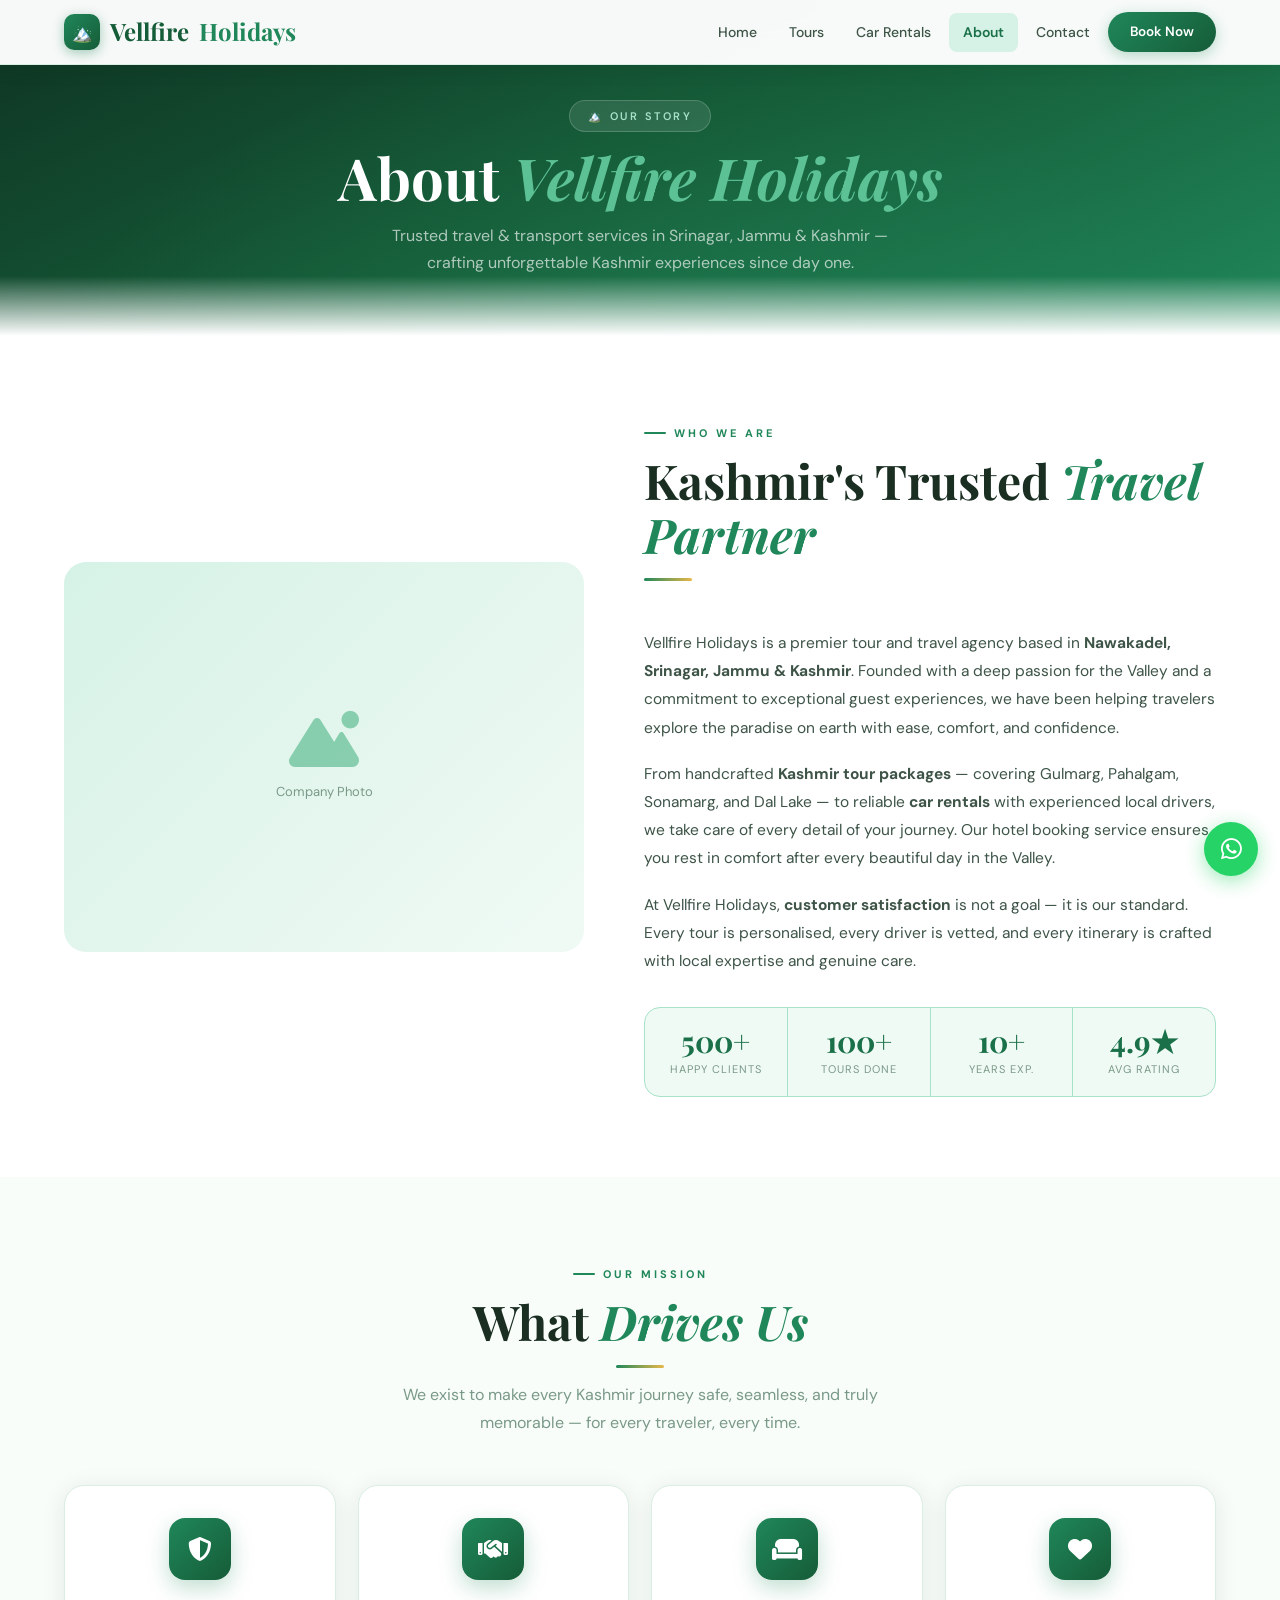
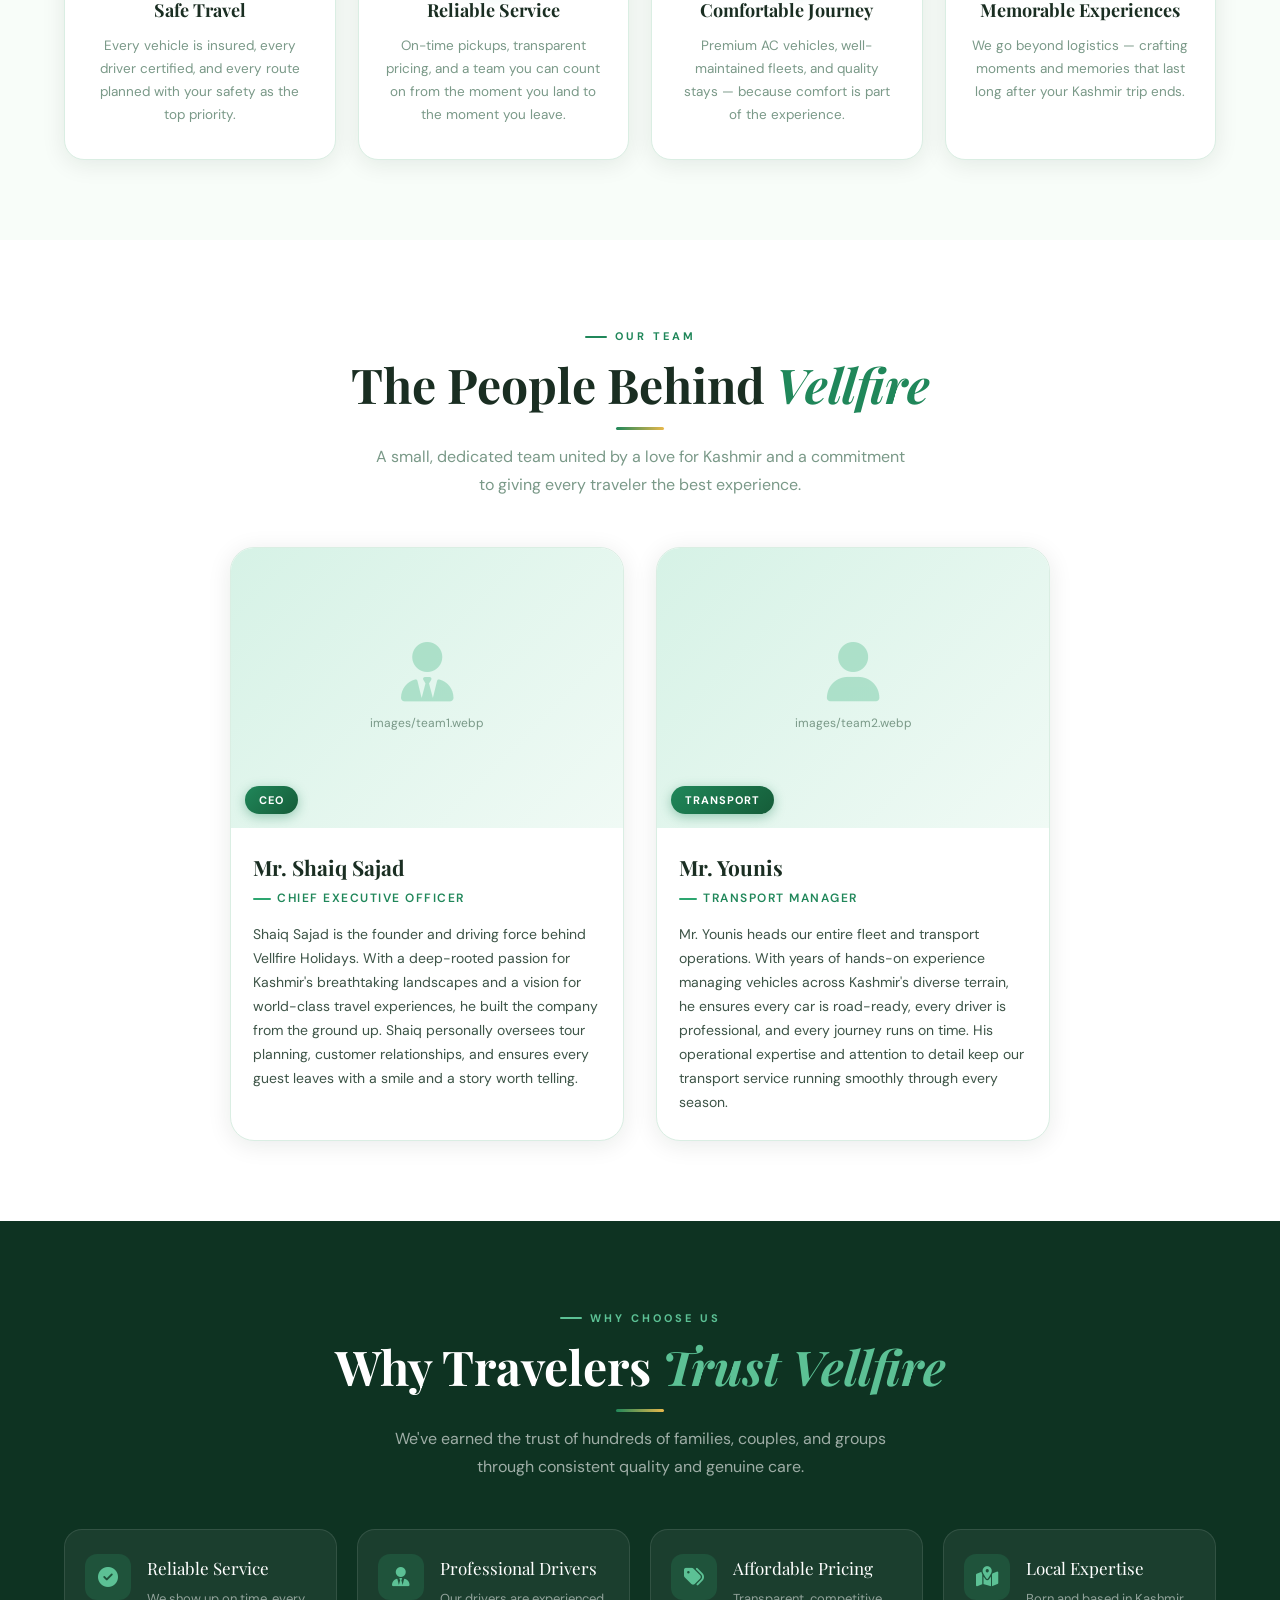
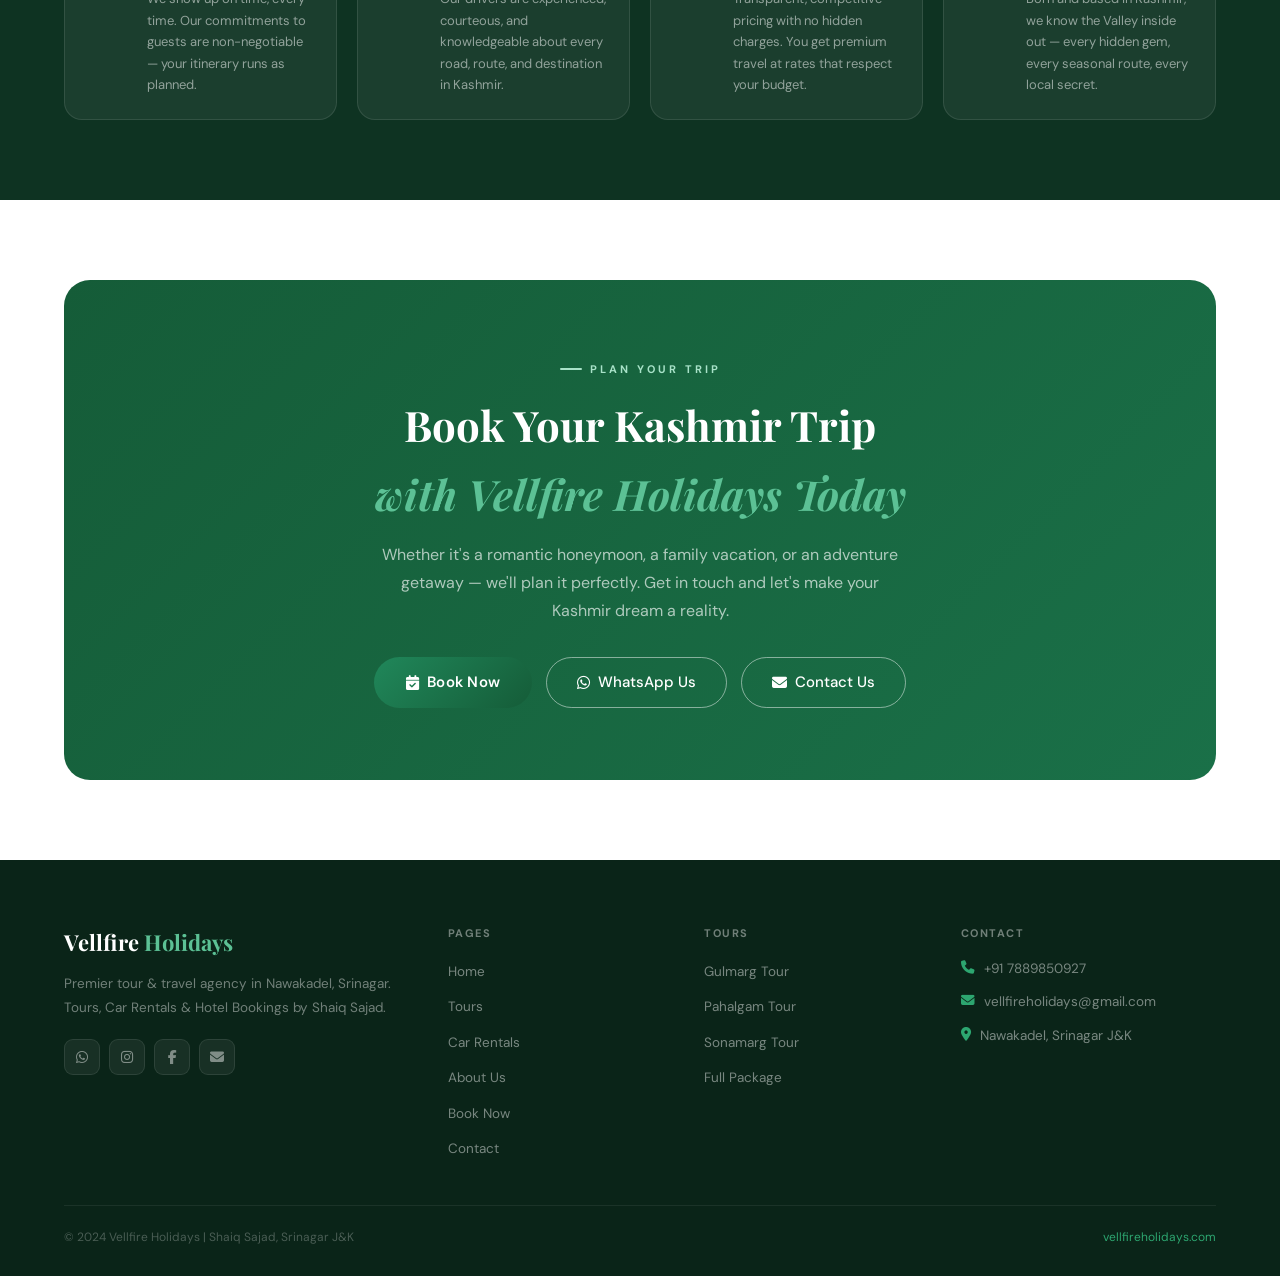
==== about.html @ 2265d9a2 "Add files via upload" ====
<!DOCTYPE html>
<html lang="en">
<head>
<meta charset="UTF-8"><meta name="viewport" content="width=device-width,initial-scale=1.0">
<meta name="description" content="About Vellfire Holidays – Trusted Kashmir tour & travel agency in Nawakadel, Srinagar J&K. Led by CEO Shaiq Sajad, offering premium tours, car rentals, and hotel bookings across Kashmir.">
<meta name="keywords" content="About Vellfire Holidays, Srinagar travel agency, Kashmir tours company, Shaiq Sajad CEO, car rental Srinagar, Kashmir holiday experts">
<meta name="author" content="Shaiq Sajad – Vellfire Holidays">
<meta property="og:title" content="About Vellfire Holidays – Kashmir Travel Experts, Srinagar">
<meta property="og:description" content="Learn about Vellfire Holidays – trusted tour & travel services in Srinagar, J&K by CEO Shaiq Sajad.">
<meta property="og:url" content="https://vellfireholidays.com/about.html">
<meta name="robots" content="index,follow">
<title>About Vellfire Holidays – Kashmir Travel Agency | Nawakadel, Srinagar J&K</title>
<link rel="canonical" href="https://vellfireholidays.com/about.html">
<link rel="stylesheet" href="shared.css">
<link rel="stylesheet" href="https://cdnjs.cloudflare.com/ajax/libs/font-awesome/6.5.0/css/all.min.css">
<style>
/* ── About Company Grid ── */
.about-company-grid {
  display: grid;
  grid-template-columns: 1fr 1.1fr;
  gap: 60px;
  align-items: center;
}
.about-company-img {
  position: relative;
  border-radius: 22px;
  overflow: hidden;
  aspect-ratio: 4/3;
  background: var(--g100);
}
.about-company-img img {
  width: 100%; height: 100%;
  object-fit: cover;
}
.about-company-img-placeholder {
  width: 100%; height: 100%;
  background: linear-gradient(135deg, var(--g100), var(--g50));
  display: flex; flex-direction: column;
  align-items: center; justify-content: center;
  gap: 14px; color: var(--g400);
}
.about-company-img-placeholder i { font-size: 56px; opacity: .5; }
.about-company-img-placeholder span { font-size: 13px; color: var(--muted); }
.about-stat-strip {
  display: flex; gap: 0;
  margin-top: 32px;
  background: var(--g50);
  border: 1px solid var(--g200);
  border-radius: 16px;
  overflow: hidden;
}
.about-stat {
  flex: 1; text-align: center;
  padding: 18px 12px;
  border-right: 1px solid var(--g200);
}
.about-stat:last-child { border-right: none; }
.about-stat-n {
  font-family: 'Playfair Display', serif;
  font-size: clamp(22px,3vw,30px);
  font-weight: 700; color: var(--g600); line-height: 1;
}
.about-stat-l {
  font-size: 11px; color: var(--muted);
  letter-spacing: 1px; text-transform: uppercase; margin-top: 4px;
}
.about-company-body p {
  font-size: 15.5px; color: var(--text2);
  line-height: 1.82; margin-bottom: 18px;
}

/* ── Mission Section ── */
.mission-grid {
  display: grid;
  grid-template-columns: repeat(auto-fill, minmax(240px,1fr));
  gap: 22px;
}
.mission-card {
  background: var(--white);
  border: 1px solid var(--line);
  border-radius: 20px;
  padding: 32px 26px;
  transition: var(--tr);
  box-shadow: var(--sh);
  text-align: center;
}
.mission-card:hover {
  transform: translateY(-5px);
  box-shadow: var(--sh2);
  border-color: var(--g200);
}
.mission-icon {
  width: 62px; height: 62px; border-radius: 16px;
  background: linear-gradient(135deg, var(--g500), var(--g700));
  display: flex; align-items: center; justify-content: center;
  margin: 0 auto 16px;
  font-size: 24px; color: var(--white);
  box-shadow: 0 8px 22px rgba(32,135,90,.28);
}
.mission-title {
  font-family: 'Playfair Display', serif;
  font-size: 18px; font-weight: 700;
  color: var(--text); margin-bottom: 9px;
}
.mission-desc { font-size: 13.5px; color: var(--muted); line-height: 1.7; }

/* ── Team Section ── */
.team-grid {
  display: grid;
  grid-template-columns: 1fr 1fr;
  gap: 32px;
  max-width: 820px;
  margin: 0 auto;
}
.team-card {
  background: var(--white);
  border: 1px solid var(--line);
  border-radius: 24px;
  overflow: hidden;
  box-shadow: var(--sh);
  transition: var(--tr);
}
.team-card:hover {
  transform: translateY(-6px);
  box-shadow: var(--sh2);
  border-color: var(--g200);
}
.team-img {
  width: 100%; height: 280px;
  background: linear-gradient(135deg, var(--g100), var(--g50));
  position: relative; overflow: hidden;
}
.team-img img {
  width: 100%; height: 100%;
  object-fit: cover; object-position: top center;
  transition: transform .6s ease;
}
.team-card:hover .team-img img { transform: scale(1.04); }
.team-img-placeholder {
  width: 100%; height: 100%;
  display: flex; flex-direction: column;
  align-items: center; justify-content: center;
  gap: 12px; color: var(--g300);
}
.team-img-placeholder i { font-size: 60px; opacity: .4; }
.team-img-placeholder span { font-size: 12px; color: var(--muted); }
.team-role-badge {
  position: absolute; bottom: 14px; left: 14px;
  background: linear-gradient(135deg, var(--g500), var(--g700));
  color: var(--white); font-size: 11px; font-weight: 700;
  letter-spacing: 1px; text-transform: uppercase;
  padding: 5px 14px; border-radius: 50px;
  box-shadow: 0 3px 12px rgba(32,135,90,.4);
}
.team-body { padding: 22px 22px 26px; }
.team-name {
  font-family: 'Playfair Display', serif;
  font-size: 21px; font-weight: 700; color: var(--text);
  margin-bottom: 4px;
}
.team-position {
  font-size: 12px; font-weight: 600; letter-spacing: 1.5px;
  text-transform: uppercase; color: var(--g500);
  margin-bottom: 13px; display: flex; align-items: center; gap: 6px;
}
.team-position::before {
  content: ''; width: 18px; height: 2px;
  background: var(--g400); border-radius: 2px;
}
.team-desc { font-size: 14px; color: var(--text2); line-height: 1.72; }

/* ── Why Choose Grid ── */
.why-choose-grid {
  display: grid;
  grid-template-columns: repeat(auto-fill, minmax(220px,1fr));
  gap: 20px;
}
.why-choose-card {
  display: flex;
  align-items: flex-start;
  gap: 16px;
  background: rgba(255,255,255,.055);
  border: 1px solid rgba(255,255,255,.1);
  border-radius: 18px;
  padding: 24px 20px;
  transition: var(--tr);
}
.why-choose-card:hover {
  background: rgba(255,255,255,.09);
  border-color: rgba(255,255,255,.18);
  transform: translateY(-4px);
}
.why-choose-icon {
  width: 46px; height: 46px; border-radius: 12px;
  background: rgba(45,166,112,.2);
  display: flex; align-items: center; justify-content: center;
  font-size: 20px; color: var(--g300); flex-shrink: 0;
}
.why-choose-title {
  font-family: 'Playfair Display', serif;
  font-size: 17px; color: var(--white);
  margin-bottom: 6px;
}
.why-choose-desc { font-size: 13px; color: rgba(255,255,255,.52); line-height: 1.65; }

/* ── CTA Section ── */
.about-cta {
  background: linear-gradient(135deg, var(--g700), var(--g600));
  border-radius: 26px;
  padding: clamp(44px,6vw,72px) clamp(28px,6vw,72px);
  text-align: center;
}
.about-cta h2 {
  font-family: 'Playfair Display', serif;
  font-size: clamp(26px,4vw,42px); font-weight: 700;
  color: var(--white); margin-bottom: 12px;
}
.about-cta p {
  color: rgba(255,255,255,.65);
  font-size: clamp(14px,1.8vw,16px);
  max-width: 520px; margin: 0 auto 32px; line-height: 1.75;
}
.about-cta-btns { display: flex; gap: 14px; justify-content: center; flex-wrap: wrap; }

/* ── Responsive ── */
@media(max-width:900px) {
  .about-company-grid { grid-template-columns: 1fr; gap: 36px; }
  .about-company-img  { aspect-ratio: 16/9; max-width: 560px; margin: 0 auto; }
  .team-grid          { grid-template-columns: 1fr 1fr; gap: 20px; max-width: 100%; }
}
@media(max-width:640px) {
  .team-grid          { grid-template-columns: 1fr; max-width: 420px; }
  .about-stat-strip   { flex-direction: column; }
  .about-stat         { border-right: none; border-bottom: 1px solid var(--g200); padding: 14px; }
  .about-stat:last-child { border-bottom: none; }
  .why-choose-grid    { grid-template-columns: 1fr; gap: 14px; }
  .mission-grid       { grid-template-columns: 1fr 1fr; }
  .team-img           { height: 230px; }
}
@media(max-width:400px) {
  .mission-grid       { grid-template-columns: 1fr; }
  .team-img           { height: 200px; }
}
</style>
</head>
<body>

<!-- LOADER -->
<div id="loader">
  <div class="ld-brand">Vellfire <span>Holidays</span></div>
  <div class="ld-bar"><div class="ld-fill"></div></div>
</div>

<!-- NAVBAR -->
<nav id="nav" class="scrolled">
  <a href="index.html" class="nav-logo">
    <div class="nav-logo-icon">🏔️</div>Vellfire <span>Holidays</span>
  </a>
  <ul class="nav-links">
    <li><a href="index.html">Home</a></li>
    <li><a href="tours.html">Tours</a></li>
    <li><a href="cars.html">Car Rentals</a></li>
    <li><a href="about.html" class="active">About</a></li>
    <li><a href="contact.html">Contact</a></li>
    <li><a href="book.html" class="nav-cta">Book Now</a></li>
  </ul>
  <div class="hamburger" id="ham"><span></span><span></span><span></span></div>
</nav>
<div class="mob-nav" id="mobnav">
  <a href="index.html">Home</a>
  <a href="tours.html">Tours</a>
  <a href="cars.html">Car Rentals</a>
  <a href="about.html" class="active">About</a>
  <a href="contact.html">Contact</a>
  <a href="book.html" class="mob-cta">Book Now</a>
</div>

<!-- ══════════════════════════════
     HERO SECTION
══════════════════════════════ -->
<div class="page-hero">
  <div class="page-hero-content">
    <div class="page-hero-tag">🏔️ Our Story</div>
    <h1 class="page-hero-title">About <em>Vellfire Holidays</em></h1>
    <p class="page-hero-sub">Trusted travel &amp; transport services in Srinagar, Jammu &amp; Kashmir — crafting unforgettable Kashmir experiences since day one.</p>
  </div>
</div>

<!-- ══════════════════════════════
     ABOUT COMPANY
══════════════════════════════ -->
<section>
  <div class="about-company-grid">

    <div class="about-company-img rvl">
  <img src="images/company.webp" alt="Company Photo" onerror="this.style.display='none'">
  <div class="about-company-img-placeholder">
    <i class="fa-solid fa-mountain-sun"></i>
    <span>Company Photo</span>
  </div>
</div>

    <!-- Text -->
    <div class="rvr">
      <div class="section-head">
        <div class="eyebrow">Who We Are</div>
        <h2 class="section-title">Kashmir's Trusted <em>Travel Partner</em></h2>
        <div class="divider"></div>
      </div>
      <div class="about-company-body">
        <p>Vellfire Holidays is a premier tour and travel agency based in <strong>Nawakadel, Srinagar, Jammu &amp; Kashmir</strong>. Founded with a deep passion for the Valley and a commitment to exceptional guest experiences, we have been helping travelers explore the paradise on earth with ease, comfort, and confidence.</p>
        <p>From handcrafted <strong>Kashmir tour packages</strong> — covering Gulmarg, Pahalgam, Sonamarg, and Dal Lake — to reliable <strong>car rentals</strong> with experienced local drivers, we take care of every detail of your journey. Our hotel booking service ensures you rest in comfort after every beautiful day in the Valley.</p>
        <p>At Vellfire Holidays, <strong>customer satisfaction</strong> is not a goal — it is our standard. Every tour is personalised, every driver is vetted, and every itinerary is crafted with local expertise and genuine care.</p>
      </div>

      <!-- Stat strip -->
      <div class="about-stat-strip rv">
        <div class="about-stat">
          <div class="about-stat-n">500+</div>
          <div class="about-stat-l">Happy Clients</div>
        </div>
        <div class="about-stat">
          <div class="about-stat-n">100+</div>
          <div class="about-stat-l">Tours Done</div>
        </div>
        <div class="about-stat">
          <div class="about-stat-n">10+</div>
          <div class="about-stat-l">Years Exp.</div>
        </div>
        <div class="about-stat">
          <div class="about-stat-n">4.9★</div>
          <div class="about-stat-l">Avg Rating</div>
        </div>
      </div>
    </div>

  </div>
</section>

<!-- ══════════════════════════════
     OUR MISSION
══════════════════════════════ -->
<section class="section-bg">
  <div class="section-head center rv">
    <div class="eyebrow">Our Mission</div>
    <h2 class="section-title">What <em>Drives Us</em></h2>
    <div class="divider"></div>
    <p class="section-sub">We exist to make every Kashmir journey safe, seamless, and truly memorable — for every traveler, every time.</p>
  </div>
  <div class="mission-grid">
    <div class="mission-card rv rv-d1">
      <div class="mission-icon"><i class="fa-solid fa-shield-halved"></i></div>
      <h3 class="mission-title">Safe Travel</h3>
      <p class="mission-desc">Every vehicle is insured, every driver certified, and every route planned with your safety as the top priority.</p>
    </div>
    <div class="mission-card rv rv-d2">
      <div class="mission-icon"><i class="fa-solid fa-handshake"></i></div>
      <h3 class="mission-title">Reliable Service</h3>
      <p class="mission-desc">On-time pickups, transparent pricing, and a team you can count on from the moment you land to the moment you leave.</p>
    </div>
    <div class="mission-card rv rv-d3">
      <div class="mission-icon"><i class="fa-solid fa-couch"></i></div>
      <h3 class="mission-title">Comfortable Journey</h3>
      <p class="mission-desc">Premium AC vehicles, well-maintained fleets, and quality stays — because comfort is part of the experience.</p>
    </div>
    <div class="mission-card rv rv-d4">
      <div class="mission-icon"><i class="fa-solid fa-heart"></i></div>
      <h3 class="mission-title">Memorable Experiences</h3>
      <p class="mission-desc">We go beyond logistics — crafting moments and memories that last long after your Kashmir trip ends.</p>
    </div>
  </div>
</section>

<!-- ══════════════════════════════
     OUR TEAM
══════════════════════════════ -->
<section>
  <div class="section-head center rv">
    <div class="eyebrow">Our Team</div>
    <h2 class="section-title">The People Behind <em>Vellfire</em></h2>
    <div class="divider"></div>
    <p class="section-sub">A small, dedicated team united by a love for Kashmir and a commitment to giving every traveler the best experience.</p>
  </div>

  <div class="team-grid">

    <!-- CEO -->
    <div class="team-card rv rv-d1">
      <div class="team-img">
        <img src="images/team1.webp" alt="Mr Shaiq Sajad – CEO Vellfire Holidays" loading="lazy"
          onerror="this.style.display='none';this.nextElementSibling.style.display='flex'">
        <div class="team-img-placeholder" style="display:none">
          <i class="fa-solid fa-user-tie"></i>
          <span>images/team1.webp</span>
        </div>
        <span class="team-role-badge">CEO</span>
      </div>
      <div class="team-body">
        <h3 class="team-name">Mr. Shaiq Sajad</h3>
        <div class="team-position">Chief Executive Officer</div>
        <p class="team-desc">Shaiq Sajad is the founder and driving force behind Vellfire Holidays. With a deep-rooted passion for Kashmir's breathtaking landscapes and a vision for world-class travel experiences, he built the company from the ground up. Shaiq personally oversees tour planning, customer relationships, and ensures every guest leaves with a smile and a story worth telling.</p>
      </div>
    </div>

    <!-- Transport Manager -->
    <div class="team-card rv rv-d2">
      <div class="team-img">
        <img src="images/team2.webp" alt="Mr Younis – Transport Manager Vellfire Holidays" loading="lazy"
          onerror="this.style.display='none';this.nextElementSibling.style.display='flex'">
        <div class="team-img-placeholder" style="display:none">
          <i class="fa-solid fa-user"></i>
          <span>images/team2.webp</span>
        </div>
        <span class="team-role-badge">Transport</span>
      </div>
      <div class="team-body">
        <h3 class="team-name">Mr. Younis</h3>
        <div class="team-position">Transport Manager</div>
        <p class="team-desc">Mr. Younis heads our entire fleet and transport operations. With years of hands-on experience managing vehicles across Kashmir's diverse terrain, he ensures every car is road-ready, every driver is professional, and every journey runs on time. His operational expertise and attention to detail keep our transport service running smoothly through every season.</p>
      </div>
    </div>

  </div>
</section>

<!-- ══════════════════════════════
     WHY CHOOSE US
══════════════════════════════ -->
<section class="section-dark">
  <div class="section-head center rv">
    <div class="eyebrow eyebrow-dark">Why Choose Us</div>
    <h2 class="section-title white">Why Travelers <em>Trust Vellfire</em></h2>
    <div class="divider"></div>
    <p class="section-sub white">We've earned the trust of hundreds of families, couples, and groups through consistent quality and genuine care.</p>
  </div>
  <div class="why-choose-grid">
    <div class="why-choose-card rv rv-d1">
      <div class="why-choose-icon"><i class="fa-solid fa-circle-check"></i></div>
      <div>
        <div class="why-choose-title">Reliable Service</div>
        <p class="why-choose-desc">We show up on time, every time. Our commitments to guests are non-negotiable — your itinerary runs as planned.</p>
      </div>
    </div>
    <div class="why-choose-card rv rv-d2">
      <div class="why-choose-icon"><i class="fa-solid fa-user-tie"></i></div>
      <div>
        <div class="why-choose-title">Professional Drivers</div>
        <p class="why-choose-desc">Our drivers are experienced, courteous, and knowledgeable about every road, route, and destination in Kashmir.</p>
      </div>
    </div>
    <div class="why-choose-card rv rv-d3">
      <div class="why-choose-icon"><i class="fa-solid fa-tags"></i></div>
      <div>
        <div class="why-choose-title">Affordable Pricing</div>
        <p class="why-choose-desc">Transparent, competitive pricing with no hidden charges. You get premium travel at rates that respect your budget.</p>
      </div>
    </div>
    <div class="why-choose-card rv rv-d4">
      <div class="why-choose-icon"><i class="fa-solid fa-map-location-dot"></i></div>
      <div>
        <div class="why-choose-title">Local Expertise</div>
        <p class="why-choose-desc">Born and based in Kashmir, we know the Valley inside out — every hidden gem, every seasonal route, every local secret.</p>
      </div>
    </div>
  </div>
</section>

<!-- ══════════════════════════════
     CALL TO ACTION
══════════════════════════════ -->
<section>
  <div class="about-cta rv">
    <div class="eyebrow" style="color:var(--g200);justify-content:center;display:inline-flex">Plan Your Trip</div>
    <h2>Book Your Kashmir Trip<br><em style="font-style:italic;color:var(--g300)">with Vellfire Holidays Today</em></h2>
    <p>Whether it's a romantic honeymoon, a family vacation, or an adventure getaway — we'll plan it perfectly. Get in touch and let's make your Kashmir dream a reality.</p>
    <div class="about-cta-btns">
      <a href="book.html" class="btn"><i class="fa-solid fa-calendar-check"></i><span>Book Now</span></a>
      <a href="https://wa.me/917889850927?text=Hi%20Vellfire%20Holidays%2C%20I%27d%20like%20to%20plan%20a%20Kashmir%20trip." target="_blank" class="btn-outline"><i class="fa-brands fa-whatsapp"></i><span>WhatsApp Us</span></a>
      <a href="contact.html" class="btn-outline"><i class="fa-solid fa-envelope"></i><span>Contact Us</span></a>
    </div>
  </div>
</section>

<!-- FOOTER -->
<footer>
  <div class="footer-grid">
    <div>
      <div class="footer-brand">Vellfire <span>Holidays</span></div>
      <p class="footer-about">Premier tour &amp; travel agency in Nawakadel, Srinagar. Tours, Car Rentals &amp; Hotel Bookings by Shaiq Sajad.</p>
      <div class="footer-social">
        <a href="https://wa.me/917889850927" title="WhatsApp"><i class="fa-brands fa-whatsapp"></i></a>
        <a href="#" title="Instagram"><i class="fa-brands fa-instagram"></i></a>
        <a href="#" title="Facebook"><i class="fa-brands fa-facebook-f"></i></a>
        <a href="mailto:vellfireholidays@gmail.com" title="Email"><i class="fa-solid fa-envelope"></i></a>
      </div>
    </div>
    <div class="footer-col">
      <h4>Pages</h4>
      <ul class="footer-links">
        <li><a href="index.html">Home</a></li>
        <li><a href="tours.html">Tours</a></li>
        <li><a href="cars.html">Car Rentals</a></li>
        <li><a href="about.html">About Us</a></li>
        <li><a href="book.html">Book Now</a></li>
        <li><a href="contact.html">Contact</a></li>
      </ul>
    </div>
    <div class="footer-col">
      <h4>Tours</h4>
      <ul class="footer-links">
        <li><a href="tours.html">Gulmarg Tour</a></li>
        <li><a href="tours.html">Pahalgam Tour</a></li>
        <li><a href="tours.html">Sonamarg Tour</a></li>
        <li><a href="tours.html">Full Package</a></li>
      </ul>
    </div>
    <div class="footer-col">
      <h4>Contact</h4>
      <div class="footer-contact-item"><i class="fa-solid fa-phone"></i><a href="tel:+917889850927">+91 7889850927</a></div>
      <div class="footer-contact-item"><i class="fa-solid fa-envelope"></i><a href="mailto:vellfireholidays@gmail.com">vellfireholidays@gmail.com</a></div>
      <div class="footer-contact-item"><i class="fa-solid fa-location-dot"></i><span>Nawakadel, Srinagar J&amp;K</span></div>
    </div>
  </div>
  <div class="footer-bottom">
    <p>© 2024 Vellfire Holidays | Shaiq Sajad, Srinagar J&amp;K</p>
    <p><a href="https://vellfireholidays.com">vellfireholidays.com</a></p>
  </div>
</footer>

<!-- WhatsApp Float -->
<a href="https://wa.me/917889850927" target="_blank" class="wa-float" title="WhatsApp Vellfire Holidays">
  <i class="fa-brands fa-whatsapp"></i>
</a>
<!-- Scroll to Top -->
<button class="scroll-top" id="scrtop" onclick="window.scrollTo({top:0,behavior:'smooth'})">
  <i class="fa-solid fa-chevron-up"></i>
</button>

<script>
/* ── Nav scroll behaviour ── */
window.addEventListener('scroll', function() {
  document.getElementById('scrtop').classList.toggle('show', window.scrollY > 400);
});

/* ── Hamburger ── */
document.getElementById('ham').addEventListener('click', function() {
  this.classList.toggle('open');
  document.getElementById('mobnav').classList.toggle('open');
});
document.getElementById('mobnav').addEventListener('click', function(e) {
  if (e.target.tagName === 'A') {
    document.getElementById('ham').classList.remove('open');
    this.classList.remove('open');
  }
});

/* ── Scroll Reveal ── */
function initReveal() {
  var obs = new IntersectionObserver(function(entries) {
    entries.forEach(function(el) {
      if (el.isIntersecting) {
        el.target.classList.add('on');
        obs.unobserve(el.target);
      }
    });
  }, { threshold: 0.1, rootMargin: '0px 0px -40px 0px' });
  document.querySelectorAll('.rv, .rvl, .rvr').forEach(function(el) {
    if (!el.classList.contains('on')) obs.observe(el);
  });
}

/* ── Loader ── */
window.addEventListener('load', function() {
  setTimeout(function() {
    document.getElementById('loader').classList.add('gone');
    initReveal();
  }, 1800);
});
setTimeout(initReveal, 500);
</script>
</body>
</html>
---- shared.css ----
/* ============================================================
   VELLFIRE HOLIDAYS — COMPLETE DESIGN SYSTEM
   Green & White | Mobile-First | Fully Responsive
   ============================================================ */

@import url('https://fonts.googleapis.com/css2?family=Playfair+Display:ital,wght@0,400;0,600;0,700;1,400;1,600&family=DM+Sans:wght@300;400;500;600;700&display=swap');

/* ─── Variables ──────────────────────────────────────────── */
:root {
  --g900:#0a2418; --g800:#0e3322; --g700:#155c38; --g600:#1a7048;
  --g500:#20875a; --g400:#2da670; --g300:#5cc195; --g200:#a8e2c8;
  --g100:#d6f2e6; --g50:#f0faf5;
  --white:#ffffff; --off:#f8fdf9; --text:#1a2e22; --text2:#3d5447;
  --muted:#7a9988; --line:#daeee3;
  --gold:#c8922a; --gold2:#e8b84b;
  --r:14px; --r2:22px;
  --tr:all 0.35s cubic-bezier(0.25,1,0.5,1);
  --sh:0 4px 24px rgba(10,36,24,.09);
  --sh2:0 12px 48px rgba(10,36,24,.14);
  --sh3:0 24px 72px rgba(10,36,24,.20);
}

/* ─── Reset ──────────────────────────────────────────────── */
*,*::before,*::after{margin:0;padding:0;box-sizing:border-box}
html{scroll-behavior:smooth;font-size:16px;-webkit-text-size-adjust:100%}
body{font-family:'DM Sans',sans-serif;background:var(--white);color:var(--text);overflow-x:hidden;line-height:1.65;-webkit-font-smoothing:antialiased;-moz-osx-font-smoothing:grayscale}
img{display:block;max-width:100%;height:auto}
a{text-decoration:none;color:inherit}
ul{list-style:none}
button,input,textarea,select{font-family:inherit}

/* ─── Loader ─────────────────────────────────────────────── */
#loader{position:fixed;inset:0;z-index:9999;background:var(--g800);display:flex;flex-direction:column;align-items:center;justify-content:center;gap:22px;transition:opacity .65s ease,visibility .65s ease}
#loader.gone{opacity:0;visibility:hidden;pointer-events:none}
.ld-brand{font-family:'Playfair Display',serif;font-size:clamp(26px,6vw,46px);color:var(--white);letter-spacing:4px;animation:ldpulse 1.8s ease infinite}
.ld-brand span{color:var(--g300)}
.ld-bar{width:180px;height:2px;background:rgba(255,255,255,.1);border-radius:2px;overflow:hidden}
.ld-fill{height:100%;background:linear-gradient(90deg,var(--g400),var(--gold2));animation:ldfill 2.1s ease forwards}
@keyframes ldpulse{0%,100%{opacity:1}50%{opacity:.35}}
@keyframes ldfill{from{width:0}to{width:100%}}

/* ─── Navigation ─────────────────────────────────────────── */
nav{position:fixed;top:0;left:0;right:0;z-index:900;padding:18px 5%;display:flex;align-items:center;justify-content:space-between;transition:var(--tr)}
nav.scrolled{background:rgba(255,255,255,.97);backdrop-filter:blur(20px);-webkit-backdrop-filter:blur(20px);padding:12px 5%;box-shadow:0 2px 20px rgba(10,36,24,.10);border-bottom:1px solid var(--line)}

.nav-logo{display:flex;align-items:center;gap:10px;font-family:'Playfair Display',serif;font-size:clamp(18px,2.5vw,24px);font-weight:700;color:var(--white);transition:var(--tr);flex-shrink:0}
nav.scrolled .nav-logo{color:var(--g700)}
.nav-logo span{color:var(--g300)}
nav.scrolled .nav-logo span{color:var(--g500)}
.nav-logo-icon{width:36px;height:36px;border-radius:10px;background:linear-gradient(135deg,var(--g500),var(--g700));display:flex;align-items:center;justify-content:center;font-size:17px;color:var(--white);flex-shrink:0;box-shadow:0 3px 12px rgba(32,135,90,.4)}

.nav-links{display:flex;align-items:center;gap:4px}
.nav-links a{display:block;padding:8px 14px;border-radius:8px;font-size:14px;font-weight:500;color:rgba(255,255,255,.82);transition:var(--tr);white-space:nowrap}
nav.scrolled .nav-links a{color:var(--text2)}
.nav-links a:hover{color:var(--white);background:rgba(255,255,255,.12)}
nav.scrolled .nav-links a:hover{color:var(--g600);background:var(--g50)}
.nav-links a.active{color:var(--white);background:rgba(255,255,255,.15)}
nav.scrolled .nav-links a.active{color:var(--g600);background:var(--g100);font-weight:600}

.nav-cta{background:linear-gradient(135deg,var(--g500),var(--g700))!important;color:var(--white)!important;padding:9px 22px!important;border-radius:50px!important;font-weight:600!important;font-size:13.5px!important;box-shadow:0 4px 14px rgba(32,135,90,.3);transition:var(--tr)!important}
.nav-cta:hover{background:linear-gradient(135deg,var(--gold),var(--gold2))!important;box-shadow:0 6px 20px rgba(200,146,42,.35)!important;transform:translateY(-1px)}
nav.scrolled .nav-cta{color:var(--white)!important}

.hamburger{display:none;flex-direction:column;gap:5px;cursor:pointer;padding:5px;z-index:1001;-webkit-tap-highlight-color:transparent}
.hamburger span{display:block;width:24px;height:2px;border-radius:2px;background:var(--white);transition:var(--tr)}
nav.scrolled .hamburger span{background:var(--g800)}
.hamburger.open span:nth-child(1){transform:translateY(7px) rotate(45deg)}
.hamburger.open span:nth-child(2){opacity:0;transform:scaleX(0)}
.hamburger.open span:nth-child(3){transform:translateY(-7px) rotate(-45deg)}

.mob-nav{position:fixed;inset:0;z-index:899;background:var(--g900);display:flex;flex-direction:column;align-items:center;justify-content:center;gap:6px;transform:translateX(100%);transition:transform .45s cubic-bezier(0.25,1,0.5,1)}
.mob-nav.open{transform:translateX(0)}
.mob-nav a{font-family:'Playfair Display',serif;font-size:clamp(22px,7vw,34px);color:rgba(255,255,255,.72);padding:11px 36px;border-radius:12px;transition:var(--tr);letter-spacing:1px;-webkit-tap-highlight-color:transparent;text-align:center}
.mob-nav a:hover,.mob-nav a.active{color:var(--g300);background:rgba(255,255,255,.05)}
.mob-cta{margin-top:14px;background:linear-gradient(135deg,var(--g500),var(--g700))!important;color:var(--white)!important;padding:14px 44px!important;border-radius:50px!important;font-size:clamp(14px,3.5vw,16px)!important;font-family:'DM Sans',sans-serif!important;font-weight:600!important;letter-spacing:0!important}

/* ─── Buttons ────────────────────────────────────────────── */
.btn{display:inline-flex;align-items:center;gap:8px;padding:13px 32px;border-radius:50px;background:linear-gradient(135deg,var(--g500),var(--g700));color:var(--white);font-size:15px;font-weight:600;border:none;cursor:pointer;transition:var(--tr);letter-spacing:.3px;position:relative;overflow:hidden;white-space:nowrap;-webkit-tap-highlight-color:transparent}
.btn::after{content:'';position:absolute;inset:0;background:linear-gradient(135deg,var(--gold),var(--gold2));opacity:0;transition:var(--tr)}
.btn>*{position:relative;z-index:1}
.btn:hover::after{opacity:1}
.btn:hover{transform:translateY(-2px);box-shadow:0 10px 32px rgba(200,146,42,.3);color:var(--white)}

.btn-outline{display:inline-flex;align-items:center;gap:8px;padding:12px 30px;border-radius:50px;background:transparent;color:var(--white);border:1.5px solid rgba(255,255,255,.48);font-size:15px;font-weight:500;cursor:pointer;transition:var(--tr);white-space:nowrap;-webkit-tap-highlight-color:transparent}
.btn-outline:hover{background:rgba(255,255,255,.12);border-color:var(--white);transform:translateY(-2px)}
.btn-outline.dark{color:var(--g700);border-color:var(--g400)}
.btn-outline.dark:hover{background:var(--g50);color:var(--g600)}

.btn-sm{display:inline-flex;align-items:center;gap:6px;padding:9px 20px;border-radius:50px;background:linear-gradient(135deg,var(--g500),var(--g700));color:var(--white);font-size:13px;font-weight:600;border:none;cursor:pointer;transition:var(--tr);white-space:nowrap;-webkit-tap-highlight-color:transparent}
.btn-sm:hover{background:linear-gradient(135deg,var(--gold),var(--gold2));transform:translateY(-1px);box-shadow:0 6px 18px rgba(200,146,42,.3)}

/* ─── Sections ───────────────────────────────────────────── */
section{padding:80px 5%}
.section-bg{background:var(--off)}
.section-dark{background:var(--g800)}
.section-head{margin-bottom:48px}
.section-head.center{text-align:center}

.eyebrow{display:inline-flex;align-items:center;gap:8px;font-size:11px;font-weight:700;letter-spacing:3px;text-transform:uppercase;color:var(--g500);margin-bottom:12px}
.eyebrow::before{content:'';width:22px;height:2px;background:currentColor;border-radius:2px}
.eyebrow-dark{color:var(--g300)}

.section-title{font-family:'Playfair Display',serif;font-size:clamp(26px,4vw,48px);font-weight:700;line-height:1.12;color:var(--text)}
.section-title.white{color:var(--white)}
.section-title em{font-style:italic;color:var(--g500)}
.section-title.white em{color:var(--g300)}

.section-sub{margin-top:13px;font-size:clamp(14px,1.8vw,16px);color:var(--muted);line-height:1.75;max-width:540px}
.section-head.center .section-sub{margin-left:auto;margin-right:auto}
.section-sub.white{color:rgba(255,255,255,.6)}

.divider{width:48px;height:3px;border-radius:2px;background:linear-gradient(90deg,var(--g500),var(--gold2));margin-top:16px}
.section-head.center .divider{margin-left:auto;margin-right:auto}

/* ─── Page Hero ──────────────────────────────────────────── */
.page-hero{min-height:320px;padding:100px 5% 60px;background:linear-gradient(155deg,var(--g800) 0%,var(--g700) 50%,var(--g500) 100%);display:flex;align-items:center;justify-content:center;text-align:center;position:relative;overflow:hidden}
.page-hero::before{content:'';position:absolute;inset:0;background:radial-gradient(ellipse at 50% 120%,rgba(45,166,112,.2) 0%,transparent 65%)}
.page-hero::after{content:'';position:absolute;bottom:0;left:0;right:0;height:60px;background:linear-gradient(to top,var(--white),transparent)}
.page-hero-content{position:relative;z-index:2;padding:0 16px}
.page-hero-tag{display:inline-block;padding:6px 18px;border-radius:50px;background:rgba(255,255,255,.1);border:1px solid rgba(255,255,255,.18);font-size:11px;font-weight:600;letter-spacing:2.5px;text-transform:uppercase;color:var(--g200);margin-bottom:14px}
.page-hero-title{font-family:'Playfair Display',serif;font-size:clamp(28px,6vw,58px);font-weight:700;color:var(--white);line-height:1.1}
.page-hero-title em{color:var(--g300);font-style:italic}
.page-hero-sub{margin-top:12px;font-size:clamp(14px,1.8vw,16px);color:rgba(255,255,255,.65);line-height:1.7;max-width:540px;margin-left:auto;margin-right:auto}

/* ─── Cards ──────────────────────────────────────────────── */
.card{background:var(--white);border:1px solid var(--line);border-radius:var(--r2);overflow:hidden;transition:var(--tr);box-shadow:var(--sh);display:flex;flex-direction:column}
.card:hover{transform:translateY(-5px);box-shadow:var(--sh2);border-color:var(--g200)}
.card-img{position:relative;overflow:hidden;background:var(--g100);flex-shrink:0}
.card-img img{width:100%;height:100%;object-fit:cover;transition:transform .6s ease}
.card:hover .card-img img{transform:scale(1.05)}
.card-badge{position:absolute;top:12px;left:12px;background:linear-gradient(135deg,var(--g500),var(--g700));color:var(--white);font-size:11px;font-weight:700;letter-spacing:1px;text-transform:uppercase;padding:5px 13px;border-radius:50px;box-shadow:0 3px 10px rgba(32,135,90,.4)}
.card-badge.gold{background:linear-gradient(135deg,var(--gold),var(--gold2));color:var(--g900)}
.card-body{padding:20px 20px 22px;display:flex;flex-direction:column;flex:1}
.card-title{font-family:'Playfair Display',serif;font-size:clamp(16px,2vw,20px);font-weight:700;color:var(--text);margin-bottom:8px;line-height:1.25}
.card-meta{display:flex;flex-wrap:wrap;gap:10px;margin-bottom:10px}
.card-meta span{display:flex;align-items:center;gap:5px;font-size:12px;color:var(--muted)}
.card-meta i{color:var(--g500);font-size:11px}
.card-desc{font-size:13.5px;color:var(--text2);line-height:1.65;margin-bottom:14px;flex:1}
.card-foot{display:flex;align-items:center;justify-content:space-between;padding-top:14px;border-top:1px solid var(--line);gap:10px;flex-wrap:wrap;margin-top:auto}
.card-price{font-family:'Playfair Display',serif;font-size:clamp(17px,2.5vw,22px);font-weight:700;color:var(--g600)}
.card-price small{font-size:12px;color:var(--muted);font-family:'DM Sans',sans-serif;font-weight:400}
.card-price .orig{font-size:13px;text-decoration:line-through;color:var(--muted);margin-right:3px;font-family:'DM Sans',sans-serif;font-weight:400}

/* ─── Grids ──────────────────────────────────────────────── */
.grid-2{display:grid;grid-template-columns:1fr 1fr;gap:36px;align-items:center}
.grid-3{display:grid;grid-template-columns:repeat(auto-fill,minmax(290px,1fr));gap:24px}
.grid-4{display:grid;grid-template-columns:repeat(auto-fill,minmax(240px,1fr));gap:22px}

/* ─── Reveal ─────────────────────────────────────────────── */
.rv {opacity:0;transform:translateY(30px);transition:opacity .7s ease,transform .7s ease}
.rvl{opacity:0;transform:translateX(-30px);transition:opacity .7s ease,transform .7s ease}
.rvr{opacity:0;transform:translateX(30px);transition:opacity .7s ease,transform .7s ease}
.rv.on,.rvl.on,.rvr.on{opacity:1;transform:translate(0)}
.rv-d1{transition-delay:.1s} .rv-d2{transition-delay:.2s} .rv-d3{transition-delay:.3s} .rv-d4{transition-delay:.4s}

/* ─── Forms ──────────────────────────────────────────────── */
.form-group{margin-bottom:18px}
.form-group label{display:block;font-size:11.5px;font-weight:600;letter-spacing:1px;text-transform:uppercase;color:var(--text2);margin-bottom:7px}
.form-group input,.form-group textarea,.form-group select{width:100%;background:var(--white);border:1.5px solid var(--line);border-radius:12px;padding:13px 16px;font-size:15px;color:var(--text);outline:none;transition:var(--tr);-webkit-appearance:none}
.form-group input:focus,.form-group textarea:focus,.form-group select:focus{border-color:var(--g400);box-shadow:0 0 0 3px rgba(32,135,90,.10)}
.form-group textarea{resize:vertical;min-height:120px}
.form-group select{cursor:pointer;appearance:none;background-image:url("data:image/svg+xml,%3Csvg xmlns='http://www.w3.org/2000/svg' width='12' height='8' viewBox='0 0 12 8'%3E%3Cpath d='M1 1l5 5 5-5' stroke='%237a9988' stroke-width='1.5' fill='none' stroke-linecap='round'/%3E%3C/svg%3E");background-repeat:no-repeat;background-position:right 15px center;padding-right:40px}
.form-row{display:grid;grid-template-columns:1fr 1fr;gap:14px}

/* ─── Home Hero ──────────────────────────────────────────── */
.hero{position:relative;height:100vh;min-height:580px;display:flex;align-items:center;overflow:hidden}
.hero-bg{position:absolute;inset:0;background:linear-gradient(160deg,var(--g900) 0%,var(--g800) 35%,var(--g700) 70%,#2a6040 100%)}
.hero-pattern{position:absolute;inset:0;opacity:.04;background-image:radial-gradient(circle,var(--white) 1px,transparent 1px);background-size:30px 30px}
.hero-glow{position:absolute;top:-20%;right:-10%;width:70%;height:120%;background:radial-gradient(ellipse,rgba(32,135,90,.18) 0%,transparent 65%);pointer-events:none}
.hero-img{position:absolute;right:0;top:0;bottom:0;width:55%;overflow:hidden}
.hero-img img{width:100%;height:100%;object-fit:cover;opacity:.35;filter:saturate(1.2)}
.hero-img::before{content:'';position:absolute;inset:0;z-index:1;background:linear-gradient(to right,var(--g900) 0%,rgba(10,36,24,.6) 55%,transparent 100%)}
.hero-content{position:relative;z-index:2;padding:80px 5% 0;max-width:660px}
.hero-badge{display:inline-flex;align-items:center;gap:8px;background:rgba(255,255,255,.08);border:1px solid rgba(255,255,255,.14);padding:7px 18px;border-radius:50px;font-size:11px;font-weight:600;letter-spacing:2px;text-transform:uppercase;color:var(--g200);margin-bottom:20px;animation:fup .8s ease .3s both}
.hero-title{font-family:'Playfair Display',serif;font-size:clamp(32px,5.5vw,68px);font-weight:700;line-height:1.08;color:var(--white);margin-bottom:18px;animation:fup .8s ease .5s both}
.hero-title em{color:var(--g300);font-style:italic;display:block}
.hero-sub{font-size:clamp(14px,1.8vw,17px);color:rgba(255,255,255,.65);line-height:1.75;margin-bottom:32px;max-width:480px;animation:fup .8s ease .7s both}
.hero-btns{display:flex;gap:12px;flex-wrap:wrap;animation:fup .8s ease .9s both}
.hero-stats{position:absolute;bottom:0;left:0;right:0;z-index:2;background:rgba(10,36,24,.72);backdrop-filter:blur(16px);-webkit-backdrop-filter:blur(16px);border-top:1px solid rgba(255,255,255,.08);padding:18px 5%;display:flex;justify-content:center;gap:clamp(14px,4vw,72px);flex-wrap:wrap;animation:fup .8s ease 1.1s both}
.hstat{text-align:center}
.hstat-n{font-family:'Playfair Display',serif;font-size:clamp(20px,3vw,34px);font-weight:700;color:var(--g300);line-height:1}
.hstat-l{font-size:10.5px;color:rgba(255,255,255,.42);letter-spacing:1.5px;text-transform:uppercase;margin-top:3px}
@keyframes fup{from{opacity:0;transform:translateY(24px)}to{opacity:1;transform:translateY(0)}}

/* ─── About ──────────────────────────────────────────────── */
.about-grid{display:grid;grid-template-columns:1fr 1fr;gap:56px;align-items:center}
.about-img-wrap{position:relative;border-radius:22px;overflow:hidden;aspect-ratio:4/5;background:var(--g100)}
.about-img-wrap img{width:100%;height:100%;object-fit:cover}
.about-badge{position:absolute;bottom:22px;right:-14px;background:linear-gradient(135deg,var(--g500),var(--g700));color:var(--white);padding:18px 24px;border-radius:18px;box-shadow:0 14px 36px rgba(26,112,72,.4);z-index:2}
.about-badge-n{font-family:'Playfair Display',serif;font-size:36px;font-weight:700;color:var(--g200);line-height:1}
.about-badge-l{font-size:12px;color:rgba(255,255,255,.65);margin-top:2px}
.about-body{color:var(--text2);font-size:15.5px;line-height:1.8;margin-bottom:14px}
.about-features{display:flex;flex-direction:column;gap:11px;margin:22px 0 28px}
.about-feat{display:flex;align-items:center;gap:12px;font-size:14px;color:var(--text2)}
.about-feat i{width:30px;height:30px;border-radius:8px;background:var(--g50);color:var(--g600);display:flex;align-items:center;justify-content:center;flex-shrink:0;font-size:13px}

/* ─── Services ───────────────────────────────────────────── */
.svc-grid{display:grid;grid-template-columns:repeat(auto-fill,minmax(230px,1fr));gap:20px}
.svc-card{padding:30px 22px;text-align:center;background:var(--white);border:1px solid var(--line);border-radius:20px;transition:var(--tr);box-shadow:var(--sh)}
.svc-card:hover{transform:translateY(-5px);box-shadow:var(--sh2);border-color:var(--g200)}
.svc-icon{width:64px;height:64px;border-radius:18px;background:linear-gradient(135deg,var(--g500),var(--g700));display:flex;align-items:center;justify-content:center;margin:0 auto 16px;font-size:26px;color:var(--white);box-shadow:0 8px 24px rgba(32,135,90,.28)}
.svc-title{font-family:'Playfair Display',serif;font-size:19px;font-weight:700;color:var(--text);margin-bottom:8px}
.svc-desc{font-size:13.5px;color:var(--muted);line-height:1.7}

/* ─── Reviews ────────────────────────────────────────────── */
.rev-track-wrap{overflow:hidden}
.rev-track{display:flex;transition:transform .55s cubic-bezier(.25,1,.5,1)}
.rev-slide{min-width:100%;padding:0 8%}
.rev-card{max-width:760px;margin:0 auto;text-align:center;padding:clamp(24px,5vw,50px) clamp(16px,5vw,56px);background:rgba(255,255,255,.055);border:1px solid rgba(255,255,255,.11);border-radius:22px;backdrop-filter:blur(10px)}
.rev-text{font-family:'Playfair Display',serif;font-size:clamp(15px,2.5vw,22px);font-style:italic;color:rgba(255,255,255,.80);line-height:1.65;margin:14px 0 24px}
.rev-author{display:flex;align-items:center;justify-content:center;gap:12px}
.rev-av{width:46px;height:46px;border-radius:50%;background:linear-gradient(135deg,var(--g400),var(--g600));display:flex;align-items:center;justify-content:center;font-family:'Playfair Display',serif;font-size:20px;font-weight:700;color:var(--white);flex-shrink:0}
.rev-name{font-weight:600;color:var(--white);font-size:15px}
.rev-loc{font-size:12px;color:rgba(255,255,255,.45);margin-top:2px}
.rev-ctrl{display:flex;justify-content:center;align-items:center;gap:12px;margin-top:32px}
.rev-btn{width:40px;height:40px;border-radius:50%;background:rgba(255,255,255,.07);border:1px solid rgba(255,255,255,.12);color:rgba(255,255,255,.65);cursor:pointer;display:flex;align-items:center;justify-content:center;transition:var(--tr);font-size:13px}
.rev-btn:hover{background:var(--g600);border-color:var(--g500);color:var(--white)}
.rev-dots{display:flex;gap:8px;align-items:center}
.rdot{width:8px;height:8px;border-radius:50%;background:rgba(255,255,255,.2);cursor:pointer;transition:var(--tr)}
.rdot.on{background:var(--g300);width:22px;border-radius:4px}

/* ─── CTA ────────────────────────────────────────────────── */
.cta-inner{background:linear-gradient(135deg,var(--g700),var(--g600));border-radius:26px;padding:clamp(36px,5vw,64px) clamp(24px,5vw,64px);display:flex;align-items:center;justify-content:space-between;gap:28px;flex-wrap:wrap}
.cta-text h2{font-family:'Playfair Display',serif;font-size:clamp(22px,3.5vw,38px);font-weight:700;color:var(--white);margin-bottom:8px}
.cta-text p{color:rgba(255,255,255,.62);font-size:15px;max-width:460px}
.cta-btns{display:flex;gap:12px;flex-wrap:wrap;flex-shrink:0}

/* ─── Tours Filter ───────────────────────────────────────── */
.filter-bar{display:flex;gap:10px;flex-wrap:wrap;justify-content:center;margin-bottom:44px}
.f-btn{padding:9px 22px;border-radius:50px;border:1.5px solid var(--line);background:transparent;color:var(--text2);font-size:13.5px;font-weight:500;cursor:pointer;transition:var(--tr);font-family:'DM Sans',sans-serif;-webkit-tap-highlight-color:transparent}
.f-btn:hover,.f-btn.on{background:linear-gradient(135deg,var(--g500),var(--g700));border-color:var(--g500);color:var(--white)}

/* ─── Cars ───────────────────────────────────────────────── */
.car-features{display:flex;flex-wrap:wrap;gap:7px;margin-bottom:14px}
.car-feat{display:flex;align-items:center;gap:5px;font-size:12px;color:var(--text2);background:var(--g50);border:1px solid var(--g200);padding:4px 10px;border-radius:50px}
.car-feat i{color:var(--g500);font-size:10px}
.why-grid{display:grid;grid-template-columns:repeat(auto-fill,minmax(180px,1fr));gap:14px}
.why-item{text-align:center;padding:22px 14px;background:rgba(255,255,255,.05);border:1px solid rgba(255,255,255,.09);border-radius:16px}
.why-item i{font-size:26px;color:var(--g300);display:block;margin-bottom:10px}
.why-item h4{color:var(--white);font-size:15px;margin-bottom:5px;font-family:'Playfair Display',serif}
.why-item p{color:rgba(255,255,255,.42);font-size:13px;line-height:1.6}

/* ─── Booking Page ───────────────────────────────────────── */
.book-grid{display:grid;grid-template-columns:1.1fr .9fr;gap:48px;align-items:start}
.book-form-card{background:var(--white);border:1px solid var(--line);border-radius:26px;padding:clamp(22px,4vw,44px);box-shadow:var(--sh2)}
.book-form-card h2{font-family:'Playfair Display',serif;font-size:clamp(20px,3vw,28px);font-weight:700;color:var(--text);margin-bottom:5px}
.book-form-card>p{color:var(--muted);font-size:14px;margin-bottom:24px}
.book-sidebar{display:flex;flex-direction:column;gap:18px}
.info-card{background:linear-gradient(135deg,var(--g700),var(--g600));border-radius:20px;padding:26px;color:var(--white)}
.info-card h3{font-family:'Playfair Display',serif;font-size:19px;margin-bottom:16px}
.info-item{display:flex;align-items:flex-start;gap:11px;margin-bottom:13px;font-size:14px;color:rgba(255,255,255,.78)}
.info-item i{color:var(--g200);margin-top:2px;flex-shrink:0;width:15px}
.info-item a{color:rgba(255,255,255,.78);transition:var(--tr)}
.info-item a:hover{color:var(--white)}
.info-item strong{display:block;color:rgba(255,255,255,.95);font-weight:600;margin-bottom:1px}
.wa-book-btn{display:flex;align-items:center;justify-content:center;gap:12px;background:#25D366;color:var(--white);padding:15px 22px;border-radius:14px;font-size:15px;font-weight:600;transition:var(--tr);box-shadow:0 5px 18px rgba(37,211,102,.32);-webkit-tap-highlight-color:transparent}
.wa-book-btn:hover{background:#1ebe5c;transform:translateY(-2px);box-shadow:0 8px 24px rgba(37,211,102,.42)}
.wa-book-btn>div>div:first-child{font-size:15px;font-weight:700}
.wa-book-btn>div>div:last-child{font-size:12px;opacity:.84}
.guarantee-card{background:var(--g50);border:1px solid var(--g200);border-radius:18px;padding:20px}
.guarantee-card h4{font-family:'Playfair Display',serif;font-size:16px;color:var(--g700);margin-bottom:13px}
.guarantee-item{display:flex;align-items:center;gap:9px;font-size:13.5px;color:var(--text2);margin-bottom:9px}
.guarantee-item i{color:var(--g500);flex-shrink:0}
.form-success{display:none;background:linear-gradient(135deg,var(--g50),#e4f7ec);border:1px solid var(--g200);border-radius:12px;padding:20px;text-align:center;margin-top:14px}
.form-success i{font-size:32px;color:var(--g500);display:block;margin-bottom:8px}
.form-success h4{font-family:'Playfair Display',serif;font-size:18px;color:var(--g700);margin-bottom:5px}
.form-success p{color:var(--muted);font-size:13.5px}

/* ─── Contact Page ───────────────────────────────────────── */
.contact-grid{display:grid;grid-template-columns:1fr 1.4fr;gap:48px;align-items:start}
.contact-info-col{display:flex;flex-direction:column;gap:12px}
.ci-card{padding:18px;border-radius:16px;display:flex;align-items:flex-start;gap:14px;background:var(--white);border:1px solid var(--line);box-shadow:var(--sh);transition:var(--tr)}
.ci-card:hover{transform:translateX(4px);border-color:var(--g200);box-shadow:var(--sh2)}
.ci-icon{width:44px;height:44px;border-radius:12px;background:linear-gradient(135deg,var(--g500),var(--g700));display:flex;align-items:center;justify-content:center;font-size:17px;color:var(--white);flex-shrink:0;box-shadow:0 4px 14px rgba(32,135,90,.28)}
.ci-label{font-size:10.5px;font-weight:700;letter-spacing:1.5px;text-transform:uppercase;color:var(--muted);display:block;margin-bottom:3px}
.ci-val{font-size:14px;color:var(--text);font-weight:500}
.ci-val a{color:var(--text);transition:var(--tr)}
.ci-val a:hover{color:var(--g600)}
.contact-form-card{background:var(--white);border:1px solid var(--line);border-radius:24px;padding:clamp(22px,4vw,42px);box-shadow:var(--sh2)}
.contact-form-card h3{font-family:'Playfair Display',serif;font-size:clamp(20px,3vw,26px);font-weight:700;color:var(--text);margin-bottom:5px}
.contact-form-card>p{color:var(--muted);font-size:14px;margin-bottom:22px}
.social-row{display:grid;grid-template-columns:repeat(auto-fill,minmax(185px,1fr));gap:10px;margin-top:44px}
.social-link{display:flex;align-items:center;gap:12px;padding:14px 16px;border-radius:14px;background:var(--white);border:1px solid var(--line);transition:var(--tr);box-shadow:var(--sh);-webkit-tap-highlight-color:transparent}
.social-link:hover{transform:translateY(-3px);box-shadow:var(--sh2)}
.social-link.wa:hover{background:#f0fdf4;border-color:#25D366}
.social-link.ig:hover{background:#fdf0f5;border-color:#e91e8c}
.social-link.fb:hover{background:#f0f5ff;border-color:#1877f2}
.social-link.em:hover{background:var(--g50);border-color:var(--g400)}
.social-icon{width:40px;height:40px;border-radius:11px;display:flex;align-items:center;justify-content:center;font-size:18px;flex-shrink:0}
.social-icon.wa{background:rgba(37,211,102,.1);color:#25D366}
.social-icon.ig{background:rgba(233,30,140,.08);color:#e91e8c}
.social-icon.fb{background:rgba(24,119,242,.08);color:#1877f2}
.social-icon.em{background:var(--g50);color:var(--g600)}
.social-text strong{display:block;font-size:14px;color:var(--text)}
.social-text span{font-size:12px;color:var(--muted)}
.map-wrap{margin-top:52px;border-radius:20px;overflow:hidden;height:380px;border:1px solid var(--line);box-shadow:var(--sh)}
.map-wrap iframe{width:100%;height:100%;border:0;display:block}

/* ─── Footer ─────────────────────────────────────────────── */
footer{background:var(--g900);padding:64px 5% 28px}
.footer-grid{display:grid;grid-template-columns:1.6fr 1fr 1fr 1.2fr;gap:44px;margin-bottom:44px}
.footer-brand{font-family:'Playfair Display',serif;font-size:22px;font-weight:700;color:var(--white);margin-bottom:12px}
.footer-brand span{color:var(--g300)}
.footer-about{font-size:13.5px;color:rgba(255,255,255,.42);line-height:1.75;margin-bottom:20px}
.footer-social{display:flex;gap:9px;flex-wrap:wrap}
.footer-social a{width:36px;height:36px;border-radius:9px;background:rgba(255,255,255,.06);border:1px solid rgba(255,255,255,.09);display:flex;align-items:center;justify-content:center;color:rgba(255,255,255,.45);font-size:14px;transition:var(--tr)}
.footer-social a:hover{background:var(--g600);border-color:var(--g500);color:var(--white);transform:translateY(-2px)}
.footer-col h4{font-size:11px;font-weight:700;letter-spacing:1.5px;text-transform:uppercase;color:rgba(255,255,255,.42);margin-bottom:16px}
.footer-links{display:flex;flex-direction:column;gap:9px}
.footer-links a{font-size:13.5px;color:rgba(255,255,255,.45);transition:var(--tr)}
.footer-links a:hover{color:var(--g300);padding-left:4px}
.footer-contact-item{display:flex;gap:9px;align-items:flex-start;margin-bottom:11px;font-size:13.5px;color:rgba(255,255,255,.45)}
.footer-contact-item i{color:var(--g400);margin-top:3px;flex-shrink:0}
.footer-contact-item a{color:rgba(255,255,255,.45);transition:var(--tr)}
.footer-contact-item a:hover{color:var(--g300)}
.footer-bottom{border-top:1px solid rgba(255,255,255,.07);padding-top:22px;display:flex;justify-content:space-between;align-items:center;flex-wrap:wrap;gap:8px}
.footer-bottom p{font-size:12px;color:rgba(255,255,255,.26)}
.footer-bottom a{color:var(--g400)}

/* ─── Floating ───────────────────────────────────────────── */
.wa-float{position:fixed;bottom:24px;right:22px;z-index:800;width:54px;height:54px;border-radius:50%;background:#25D366;color:var(--white);font-size:24px;display:flex;align-items:center;justify-content:center;box-shadow:0 5px 20px rgba(37,211,102,.45);transition:var(--tr);animation:waglow 2.2s ease infinite;-webkit-tap-highlight-color:transparent}
.wa-float:hover{transform:scale(1.1)}
@keyframes waglow{0%,100%{box-shadow:0 5px 20px rgba(37,211,102,.4)}50%{box-shadow:0 5px 32px rgba(37,211,102,.68)}}
.scroll-top{position:fixed;bottom:88px;right:22px;z-index:800;width:42px;height:42px;border-radius:50%;background:var(--g700);color:var(--white);border:none;cursor:pointer;font-size:15px;display:flex;align-items:center;justify-content:center;box-shadow:0 3px 14px rgba(10,36,24,.28);transition:var(--tr);opacity:0;visibility:hidden;transform:translateY(8px);-webkit-tap-highlight-color:transparent}
.scroll-top.show{opacity:1;visibility:visible;transform:translateY(0)}
.scroll-top:hover{background:var(--g600);transform:translateY(-2px)}

/* ─── Toast ──────────────────────────────────────────────── */
.toast{position:fixed;top:20px;right:20px;z-index:9999;background:var(--g700);color:var(--white);padding:13px 20px;border-radius:12px;font-size:14px;box-shadow:var(--sh2);opacity:0;transform:translateY(-12px);transition:var(--tr);pointer-events:none;max-width:290px;line-height:1.45}
.toast.show{opacity:1;transform:translateY(0)}
.toast.err{background:#c0392b}

/* ─── Misc ───────────────────────────────────────────────── */
.stars{color:var(--gold2);letter-spacing:3px;font-size:15px}
.chip{display:inline-block;padding:3px 11px;border-radius:50px;font-size:11px;font-weight:500;background:var(--g50);color:var(--g600);border:1px solid var(--g200);margin-right:4px;margin-bottom:4px}
.empty-state{text-align:center;padding:48px 20px;color:var(--muted)}
.empty-state i{font-size:44px;display:block;margin-bottom:12px;opacity:.28}

/* ════════════════════════════════════════════════════════════
   RESPONSIVE BREAKPOINTS
   ════════════════════════════════════════════════════════════ */

/* ── ≤1200px — Large Tablet / Small Laptop ── */
@media(max-width:1200px){
  .footer-grid{grid-template-columns:1fr 1fr;gap:32px}
  .about-grid{gap:40px}
  .grid-3{grid-template-columns:repeat(auto-fill,minmax(260px,1fr))}
}

/* ── ≤960px — Tablet ── */
@media(max-width:960px){
  section{padding:68px 5%}
  .section-head{margin-bottom:38px}

  /* Grids collapse */
  .grid-2{grid-template-columns:1fr}
  .grid-3{grid-template-columns:repeat(auto-fill,minmax(250px,1fr));gap:18px}
  .grid-4{grid-template-columns:1fr 1fr;gap:16px}

  /* About */
  .about-grid{grid-template-columns:1fr;gap:32px}
  .about-img-wrap{max-width:500px;margin:0 auto;aspect-ratio:16/9}
  .about-badge{right:14px}

  /* Pages */
  .contact-grid{grid-template-columns:1fr}
  .book-grid{grid-template-columns:1fr}

  /* Hero */
  .hero-img{width:100%;opacity:.15}
  .hero-content{max-width:100%}
  .hero-stats{gap:18px}

  /* CTA */
  .cta-inner{text-align:center;justify-content:center}
  .cta-text p{max-width:100%;margin:0 auto}
}

/* ── ≤768px — Mobile ── */
@media(max-width:768px){
  /* Nav */
  .nav-links{display:none}
  .hamburger{display:flex}
  nav{padding:13px 4%}
  nav.scrolled{padding:10px 4%}
  .nav-logo{font-size:18px;gap:8px}
  .nav-logo-icon{width:32px;height:32px;font-size:15px}

  /* Sections */
  section{padding:54px 4%}
  .section-head{margin-bottom:32px}

  /* Page hero */
  .page-hero{min-height:256px;padding:86px 4% 48px}
  .page-hero::after{height:36px}

  /* Forms */
  .form-row{grid-template-columns:1fr;gap:0}

  /* Reviews */
  .rev-slide{padding:0 2%}

  /* Footer */
  .footer-grid{grid-template-columns:1fr;gap:24px}
  .footer-bottom{flex-direction:column;align-items:flex-start;gap:6px}
  footer{padding:46px 4% 22px}

  /* Social */
  .social-row{grid-template-columns:1fr 1fr}

  /* Map */
  .map-wrap{height:280px;margin-top:32px}

  /* CTA */
  .cta-btns{justify-content:center;width:100%}
}

/* ── ≤520px — Small Mobile ── */
@media(max-width:520px){
  section{padding:46px 4%}

  /* Nav */
  .nav-logo{font-size:16px}
  .nav-logo-icon{width:29px;height:29px;font-size:13px}

  /* Typography */
  .section-title{font-size:clamp(22px,7vw,32px)}
  .page-hero-title{font-size:clamp(24px,9vw,38px)}
  .hero-title{font-size:clamp(26px,9vw,42px)}
  .page-hero{padding:82px 4% 44px}

  /* Buttons */
  .btn,.btn-outline{padding:11px 22px;font-size:14px;gap:7px}
  .btn-sm{padding:8px 17px;font-size:12px}

  /* Hero */
  .hero{min-height:500px}
  .hero-badge{font-size:10px;padding:6px 13px}
  .hero-btns{flex-direction:column;align-items:flex-start;gap:10px}
  .hero-btns .btn,.hero-btns .btn-outline{width:100%;justify-content:center;max-width:280px}
  .hstat-n{font-size:19px}
  .hstat-l{font-size:9px}
  .hero-stats{gap:12px;padding:15px 4%}

  /* About */
  .about-img-wrap{aspect-ratio:4/3}
  .about-badge{bottom:12px;right:8px;padding:14px 18px}
  .about-badge-n{font-size:28px}

  /* Cards */
  .grid-3,.grid-4{grid-template-columns:1fr;gap:14px}
  .card-body{padding:14px 14px 16px}
  .card-title{font-size:16px}
  .card-price{font-size:18px}

  /* Services */
  .svc-grid{grid-template-columns:1fr 1fr}
  .svc-card{padding:20px 12px}
  .svc-icon{width:52px;height:52px;font-size:21px}
  .svc-title{font-size:15px}
  .svc-desc{font-size:12.5px}

  /* Why grid */
  .why-grid{grid-template-columns:1fr 1fr;gap:10px}
  .why-item{padding:18px 12px}

  /* Booking */
  .book-form-card{padding:18px 14px}
  .info-card{padding:20px 16px}
  .contact-form-card{padding:18px 14px}

  /* Social */
  .social-row{grid-template-columns:1fr}

  /* CTA */
  .cta-inner{padding:28px 18px}
  .cta-btns .btn,.cta-btns .btn-outline{flex:1;justify-content:center;min-width:130px}

  /* Filter */
  .filter-bar{gap:7px}
  .f-btn{padding:8px 15px;font-size:12.5px}

  /* Reviews */
  .rev-slide{padding:0}
  .rev-card{padding:20px 14px}
  .rev-text{font-size:14px}

  /* Footer */
  footer{padding:38px 4% 20px}

  /* Floating */
  .wa-float{width:50px;height:50px;font-size:21px;bottom:16px;right:14px}
  .scroll-top{width:38px;height:38px;font-size:13px;bottom:76px;right:14px}
  .toast{left:12px;right:12px;max-width:none;top:12px;font-size:13.5px}

  /* Map */
  .map-wrap{height:240px;border-radius:14px}
}

/* ── ≤360px — Tiny Phone ── */
@media(max-width:360px){
  section{padding:38px 3.5%}
  nav{padding:10px 3.5%}
  .hero-title{font-size:25px}
  .svc-grid{grid-template-columns:1fr}
  .why-grid{grid-template-columns:1fr}
  .grid-4{grid-template-columns:1fr}
  .social-row{grid-template-columns:1fr}
  .mob-nav a{padding:9px 24px;font-size:22px}
}
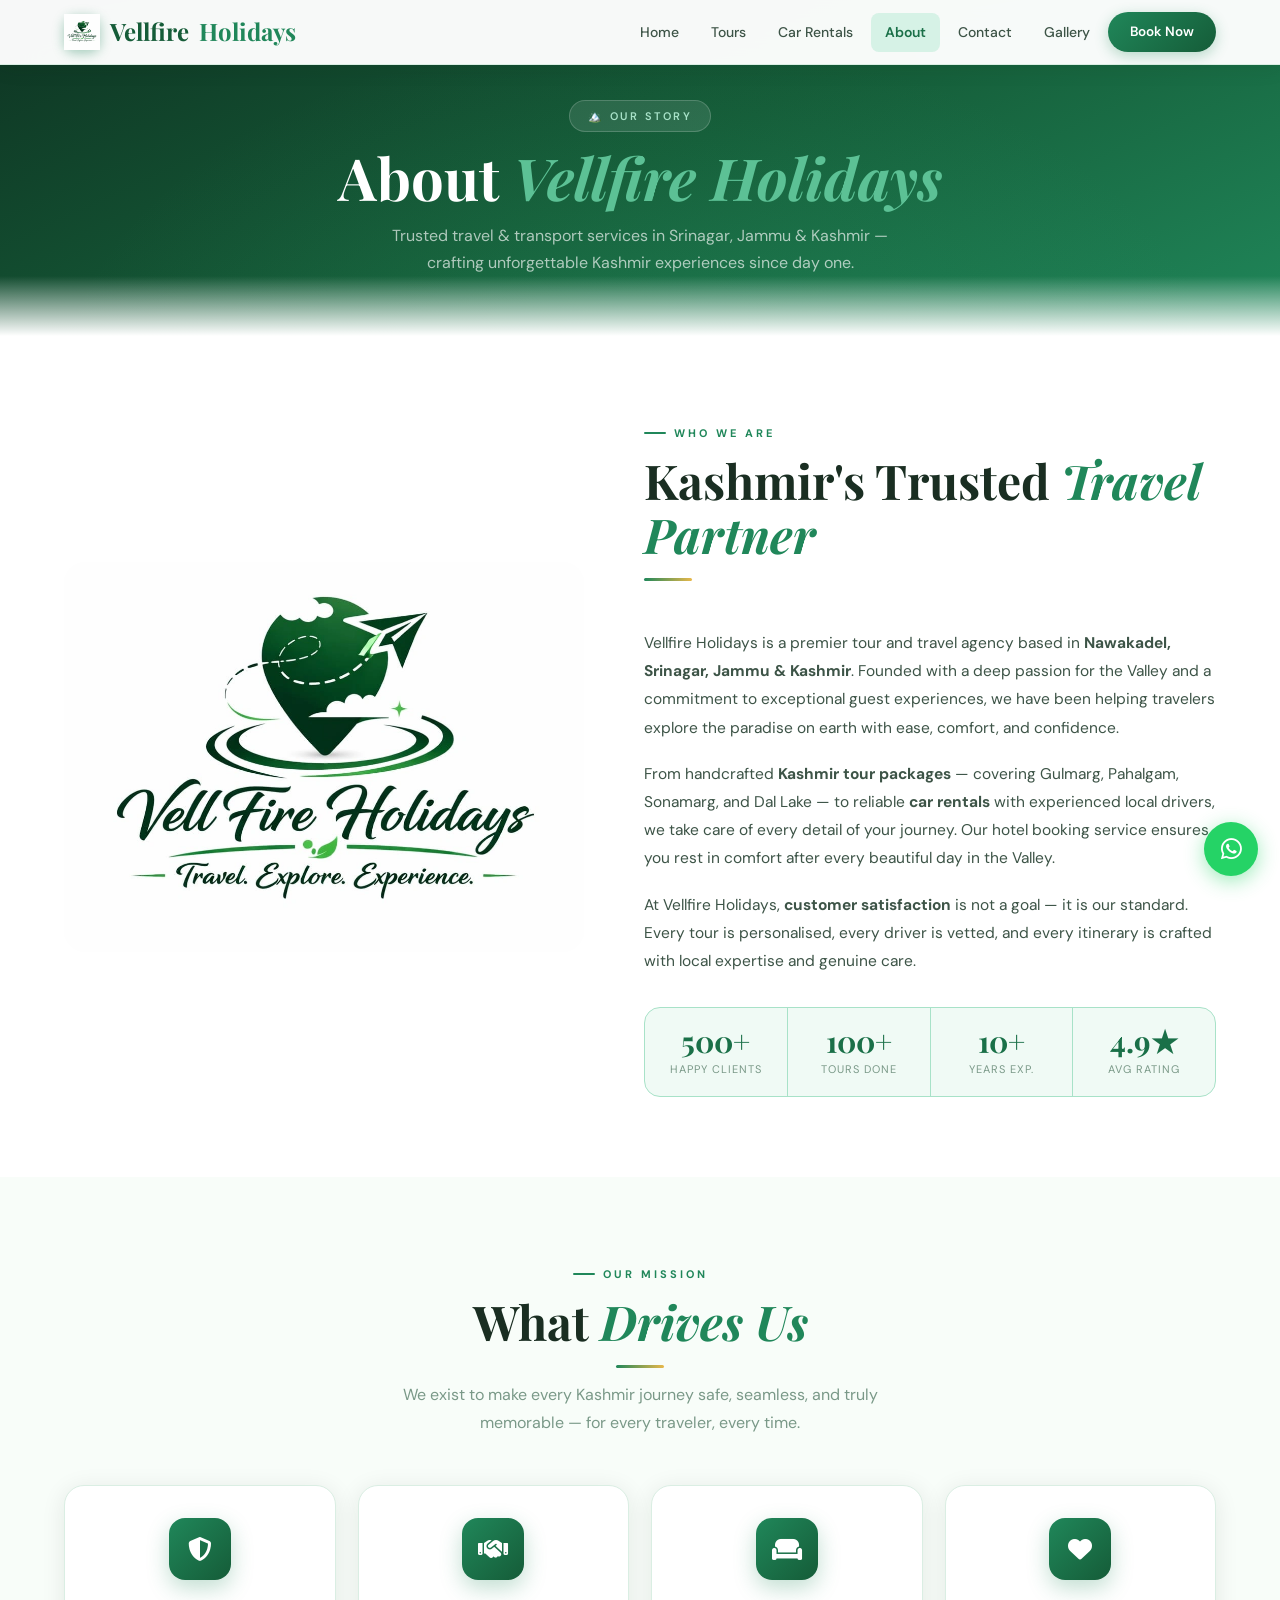
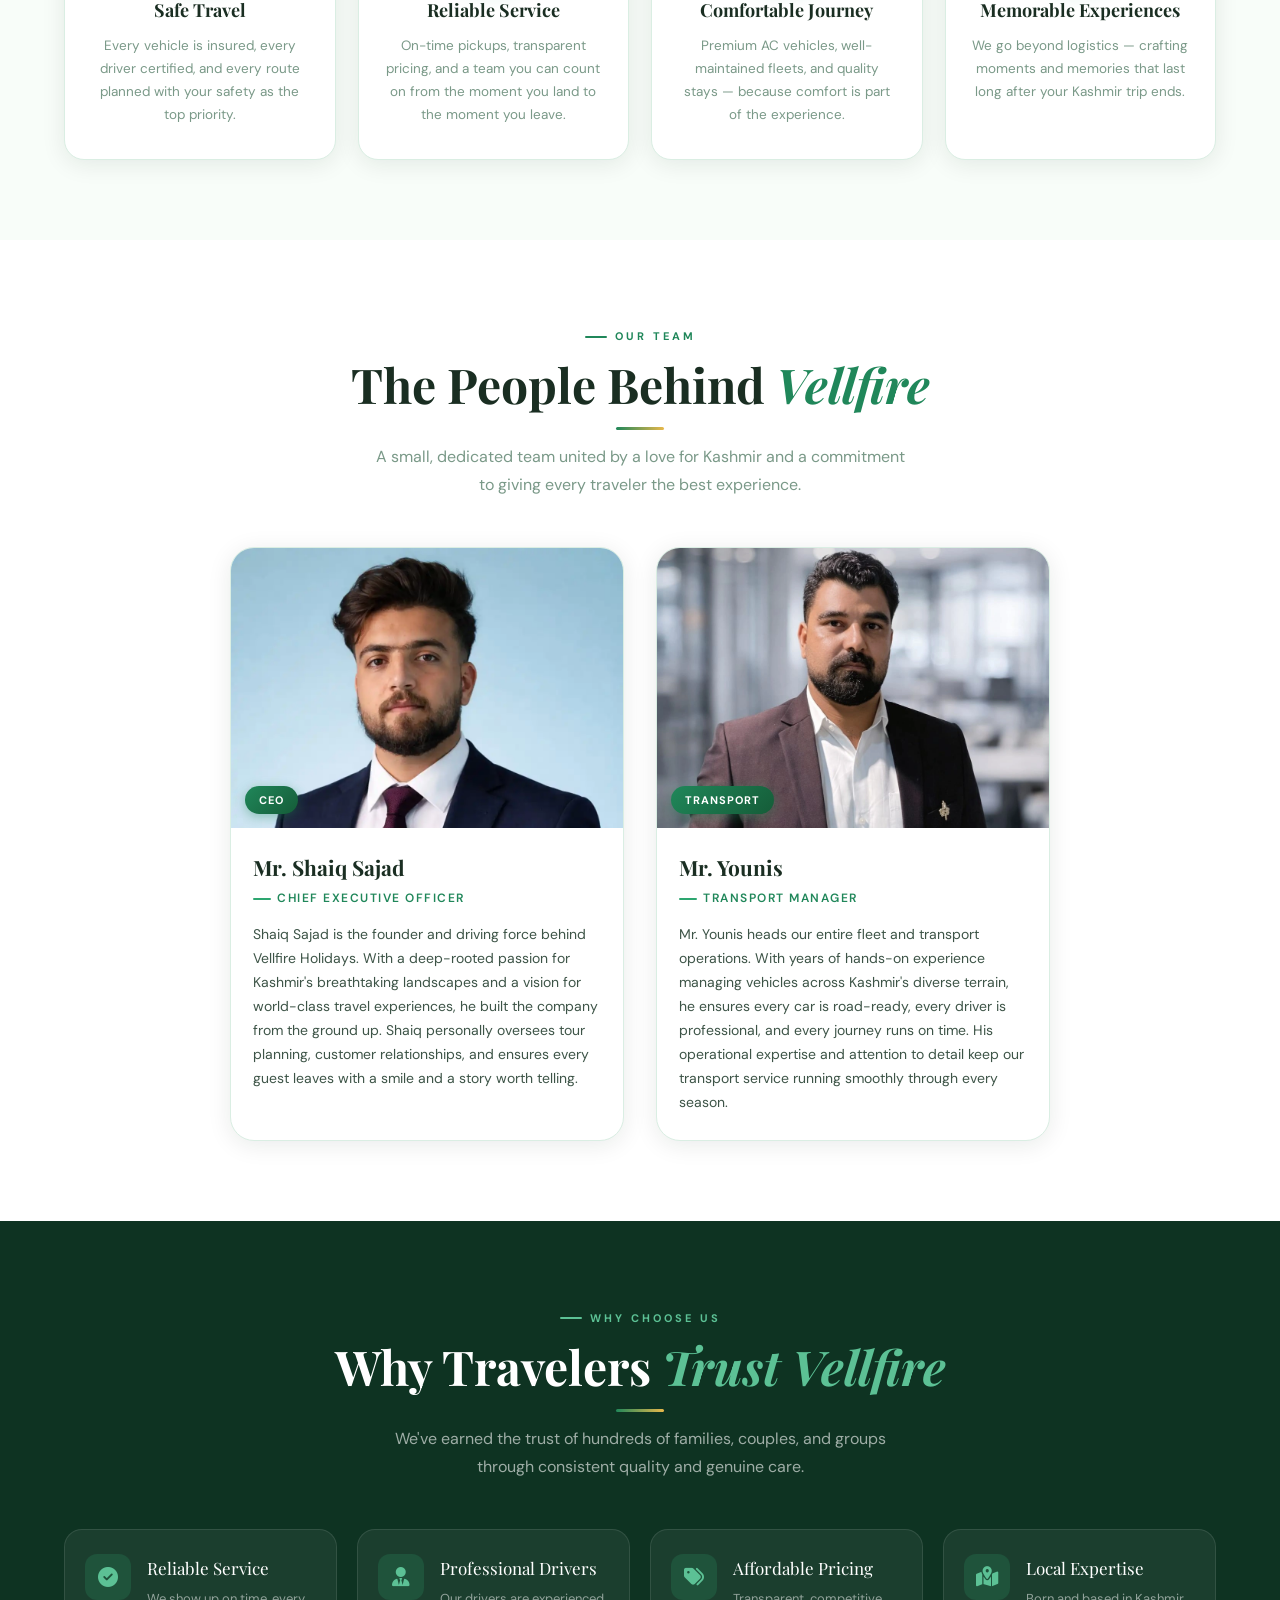
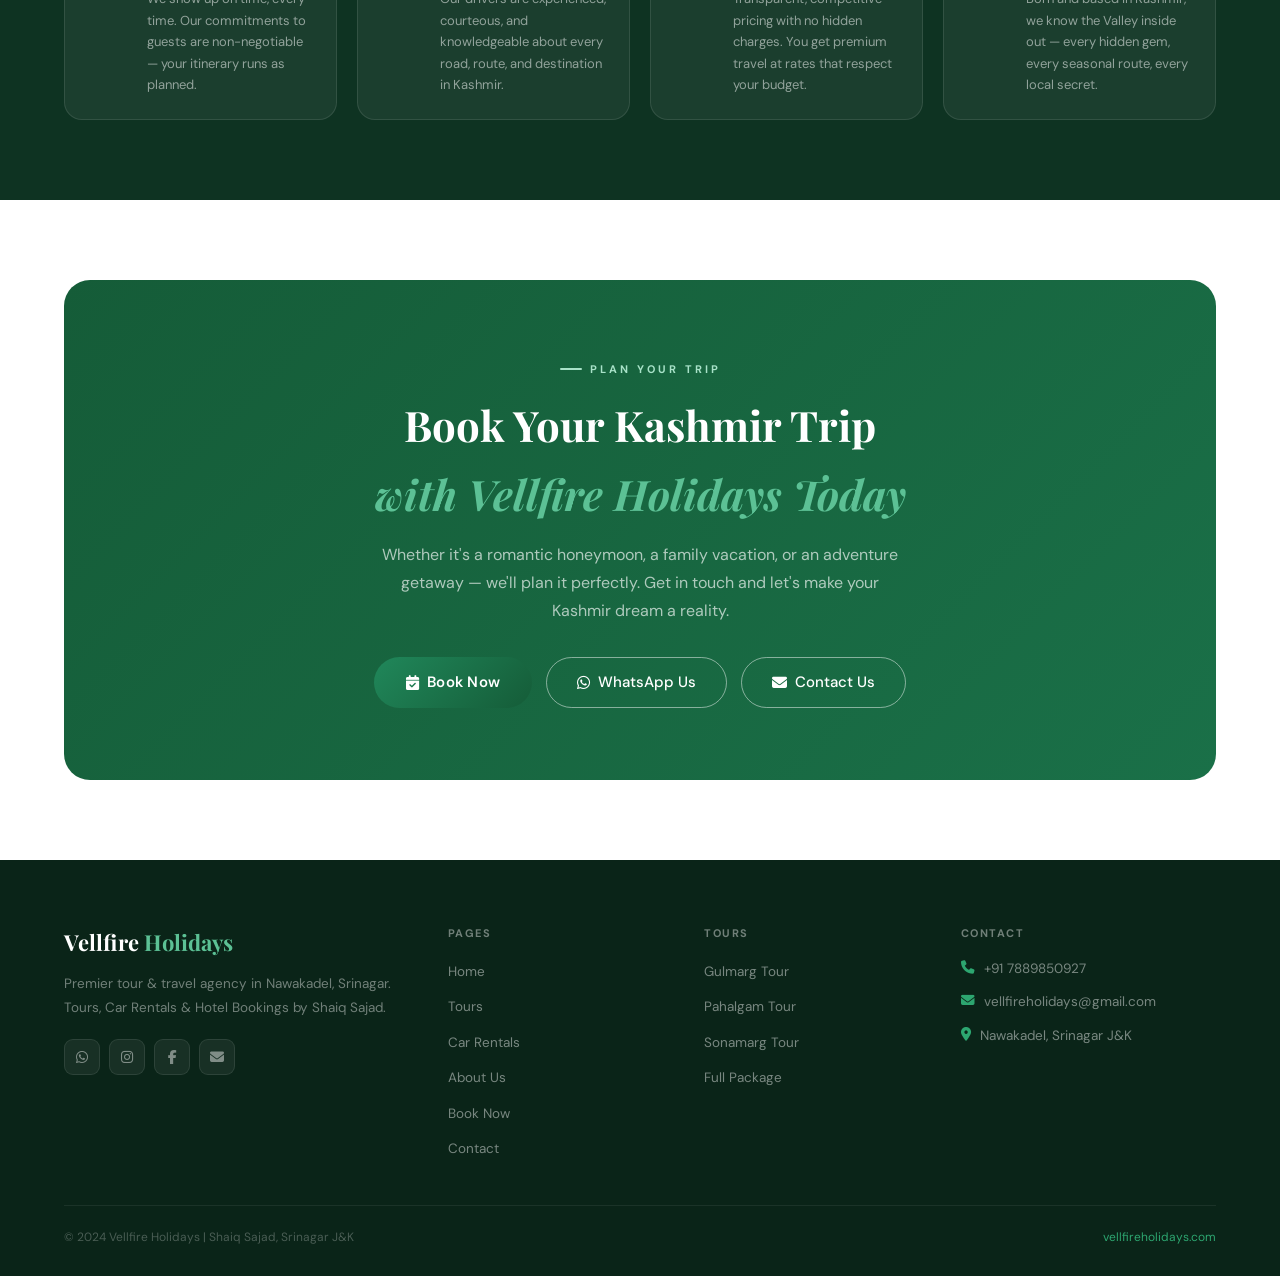
==== commit cf3d4454: "Update navbar to include gallery link" ====
--- a/about.html
+++ b/about.html
@@ -253,8 +253,15 @@
 
 <!-- NAVBAR -->
 <nav id="nav" class="scrolled">
+
   <a href="index.html" class="nav-logo">
-    <div class="nav-logo-icon">🏔️</div>Vellfire <span>Holidays</span>
+    
+    <!-- Icon box (same CSS use hogi) -->
+    <div class="nav-logo-icon">
+      <img src="images/company.webp" alt="logo">
+    </div>
+
+    Vellfire <span>Holidays</span>
   </a>
   <ul class="nav-links">
     <li><a href="index.html">Home</a></li>
@@ -262,6 +269,7 @@
     <li><a href="cars.html">Car Rentals</a></li>
     <li><a href="about.html" class="active">About</a></li>
     <li><a href="contact.html">Contact</a></li>
+    <li><a href="gallery.html">Gallery</a></li>
     <li><a href="book.html" class="nav-cta">Book Now</a></li>
   </ul>
   <div class="hamburger" id="ham"><span></span><span></span><span></span></div>
@@ -272,6 +280,7 @@
   <a href="cars.html">Car Rentals</a>
   <a href="about.html" class="active">About</a>
   <a href="contact.html">Contact</a>
+  <a href="gallery.html">Gallery</a>
   <a href="book.html" class="mob-cta">Book Now</a>
 </div>
 
--- a/shared.css
+++ b/shared.css
@@ -507,4 +507,4 @@
   .grid-4{grid-template-columns:1fr}
   .social-row{grid-template-columns:1fr}
   .mob-nav a{padding:9px 24px;font-size:22px}
-}+}
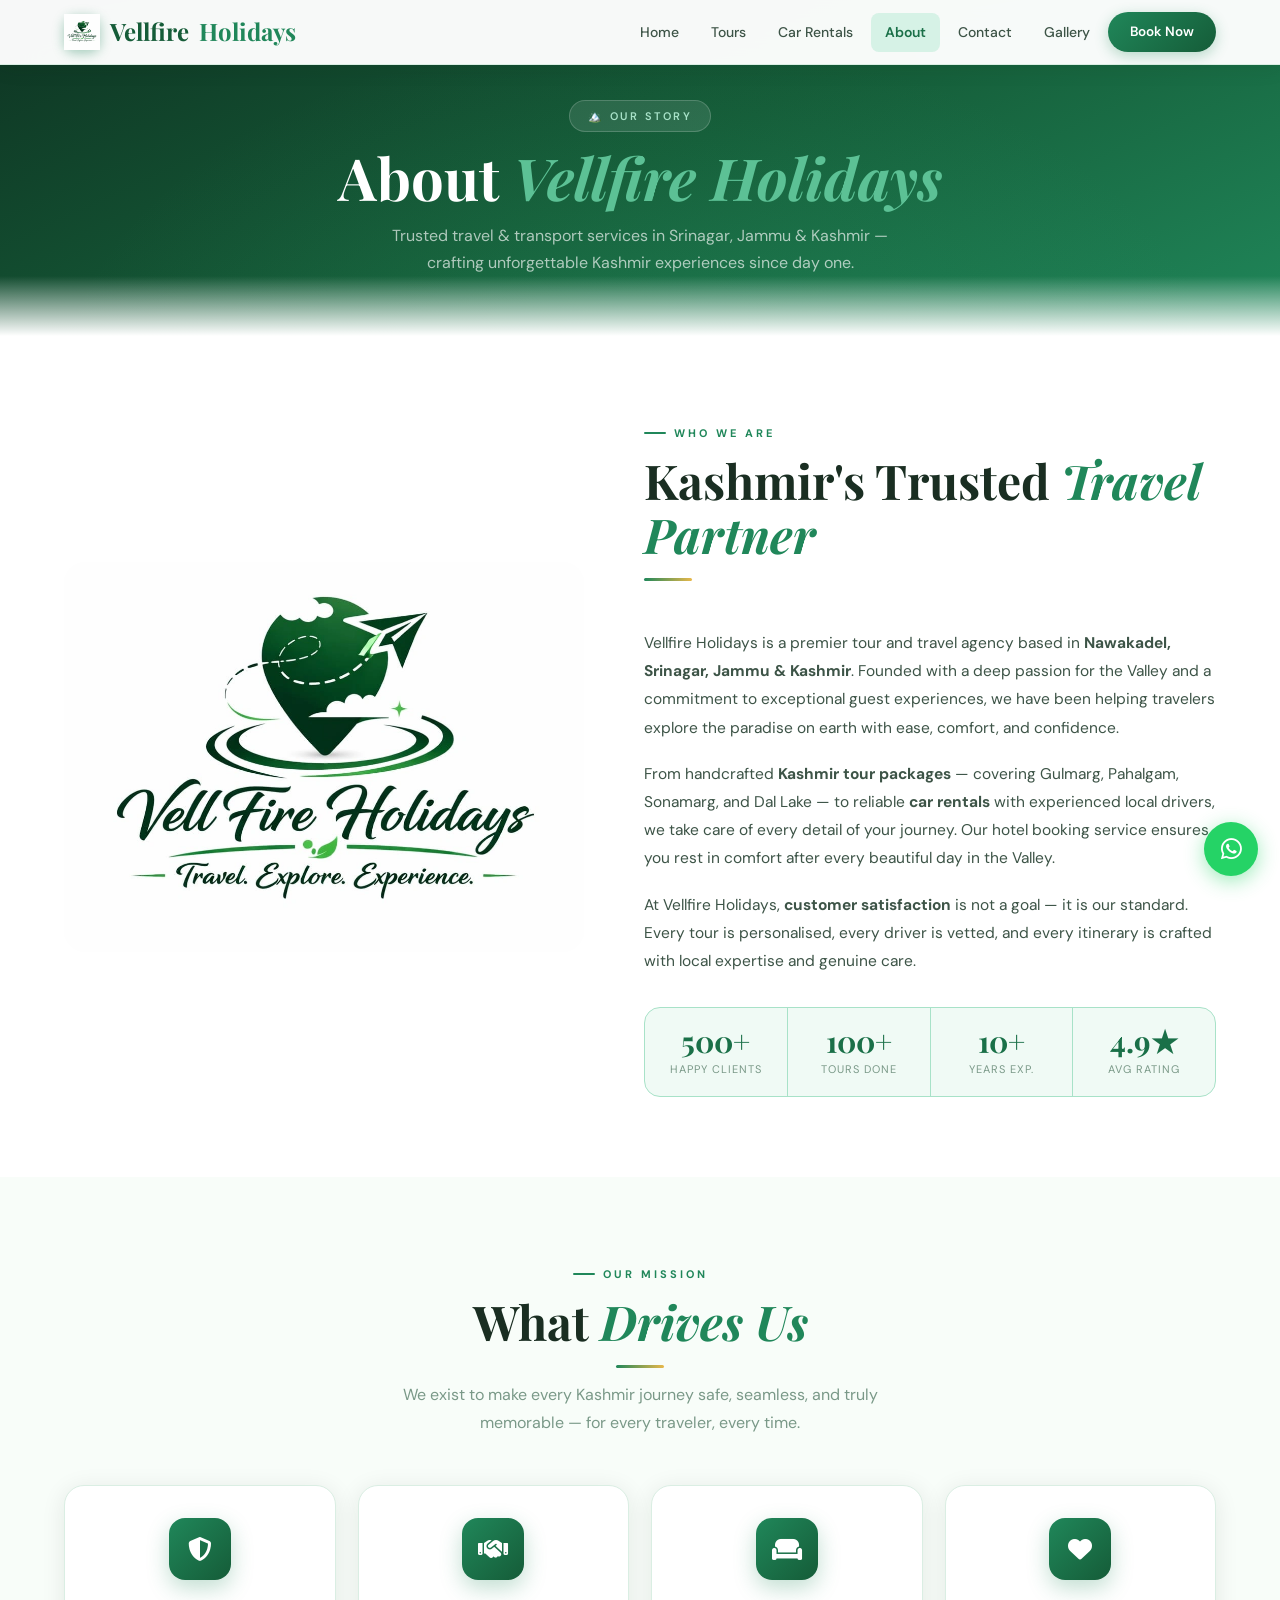
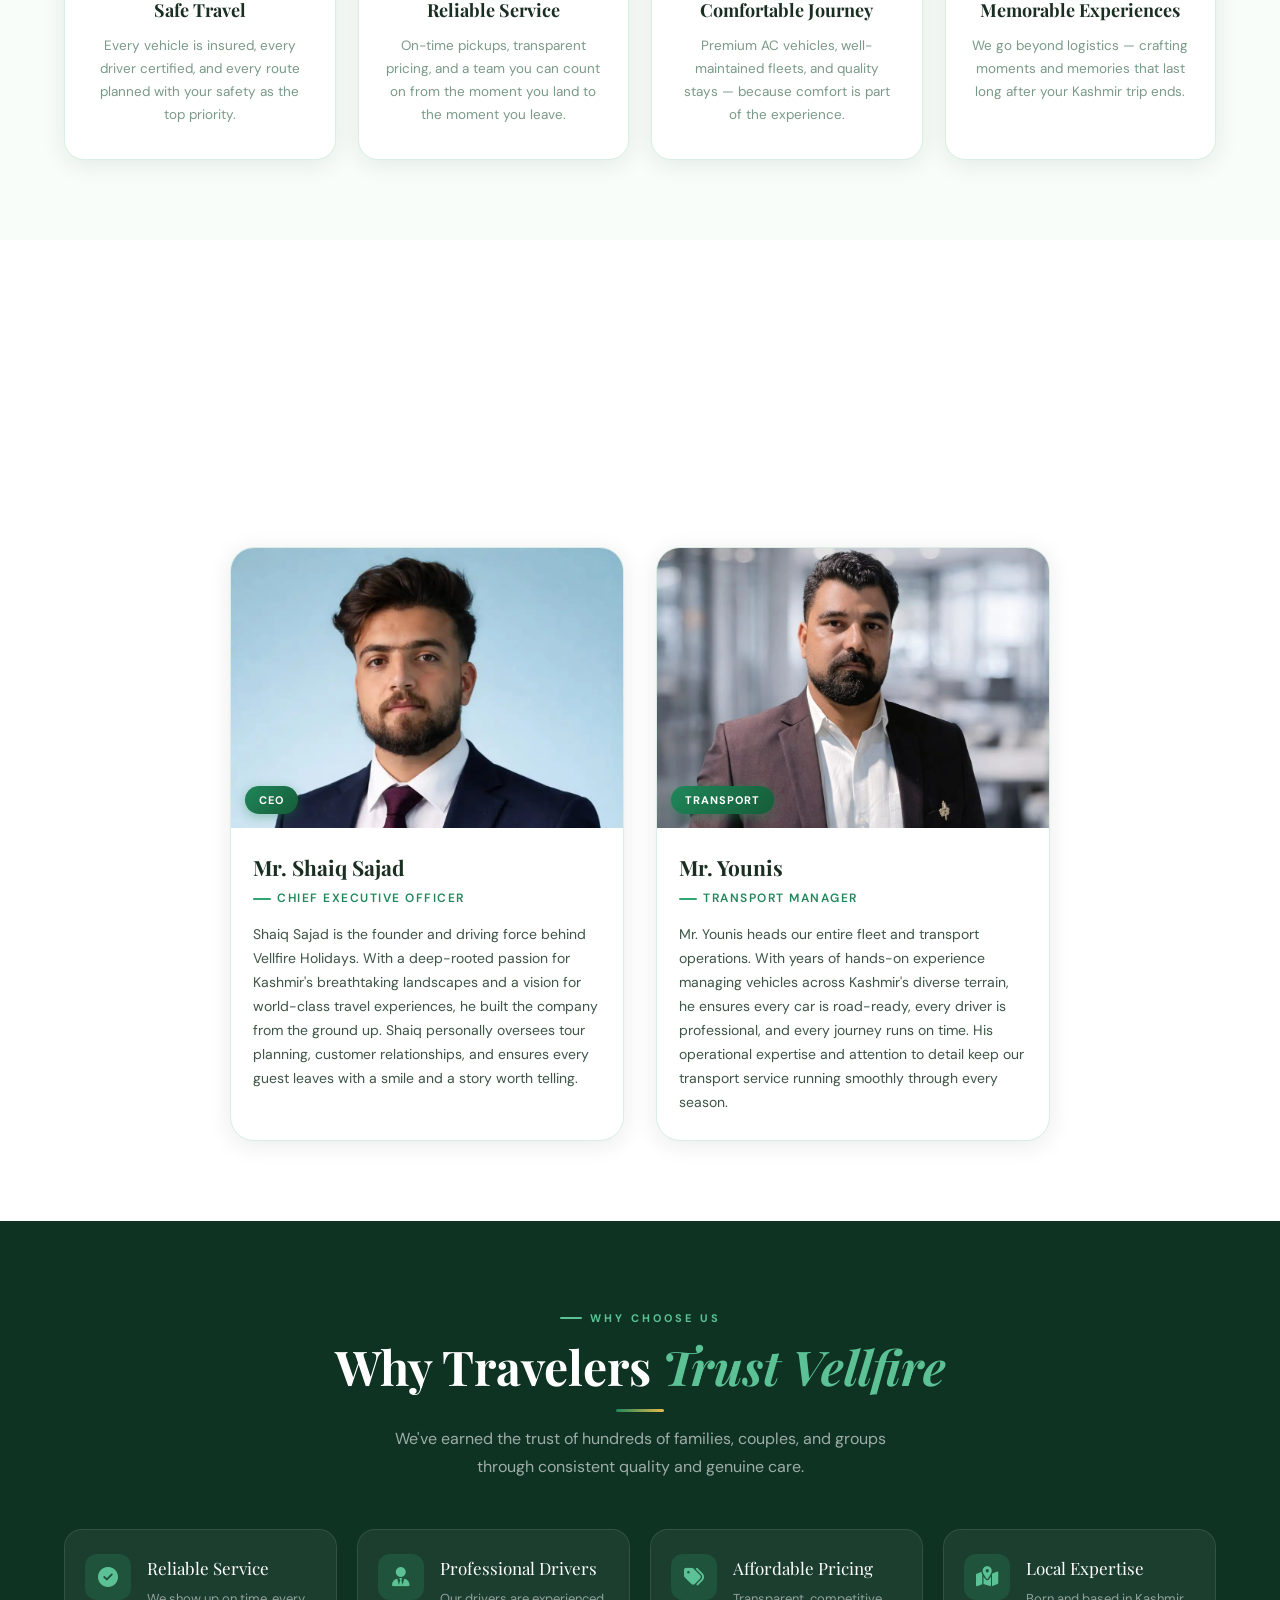
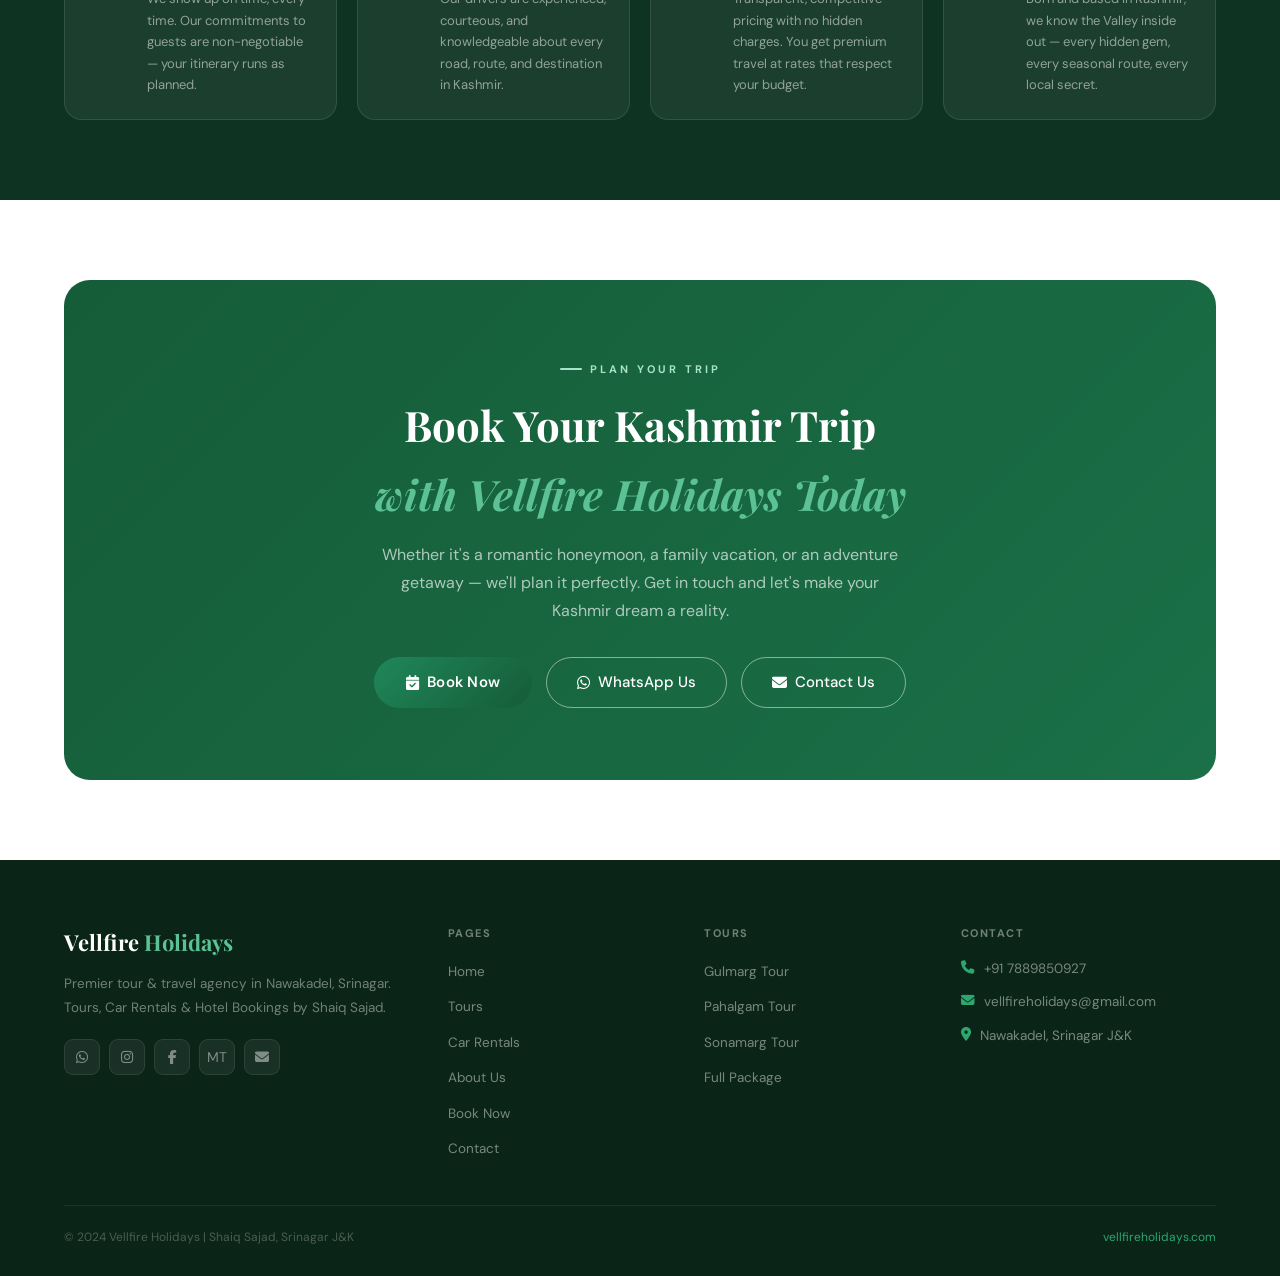
==== commit dceaea9d: "Update social media links in footer" ====
--- a/about.html
+++ b/about.html
@@ -497,9 +497,10 @@
       <div class="footer-brand">Vellfire <span>Holidays</span></div>
       <p class="footer-about">Premier tour &amp; travel agency in Nawakadel, Srinagar. Tours, Car Rentals &amp; Hotel Bookings by Shaiq Sajad.</p>
       <div class="footer-social">
-        <a href="https://wa.me/917889850927" title="WhatsApp"><i class="fa-brands fa-whatsapp"></i></a>
-        <a href="#" title="Instagram"><i class="fa-brands fa-instagram"></i></a>
-        <a href="#" title="Facebook"><i class="fa-brands fa-facebook-f"></i></a>
+       <a href="https://wa.me/917889850927" title="WhatsApp"><i class="fa-brands fa-whatsapp"></i></a>
+        <a href="https://www.instagram.com/vellfire_holidays?utm_source=qr&igsh=MTRkdTdydWd6dnczdw==" title="Instagram"><i class="fa-brands fa-instagram"></i></a>
+        <a href="https://www.facebook.com/share/1AvcsRSPPp/" title="Facebook"><i class="fa-brands fa-facebook-f"></i></a>
+        <a href="https://makemetop.in/?biz=O0ndnkS5rfxLmWjBtCzQ" target="_blank" title="Makemetop"> MT</a>
         <a href="mailto:vellfireholidays@gmail.com" title="Email"><i class="fa-solid fa-envelope"></i></a>
       </div>
     </div>
